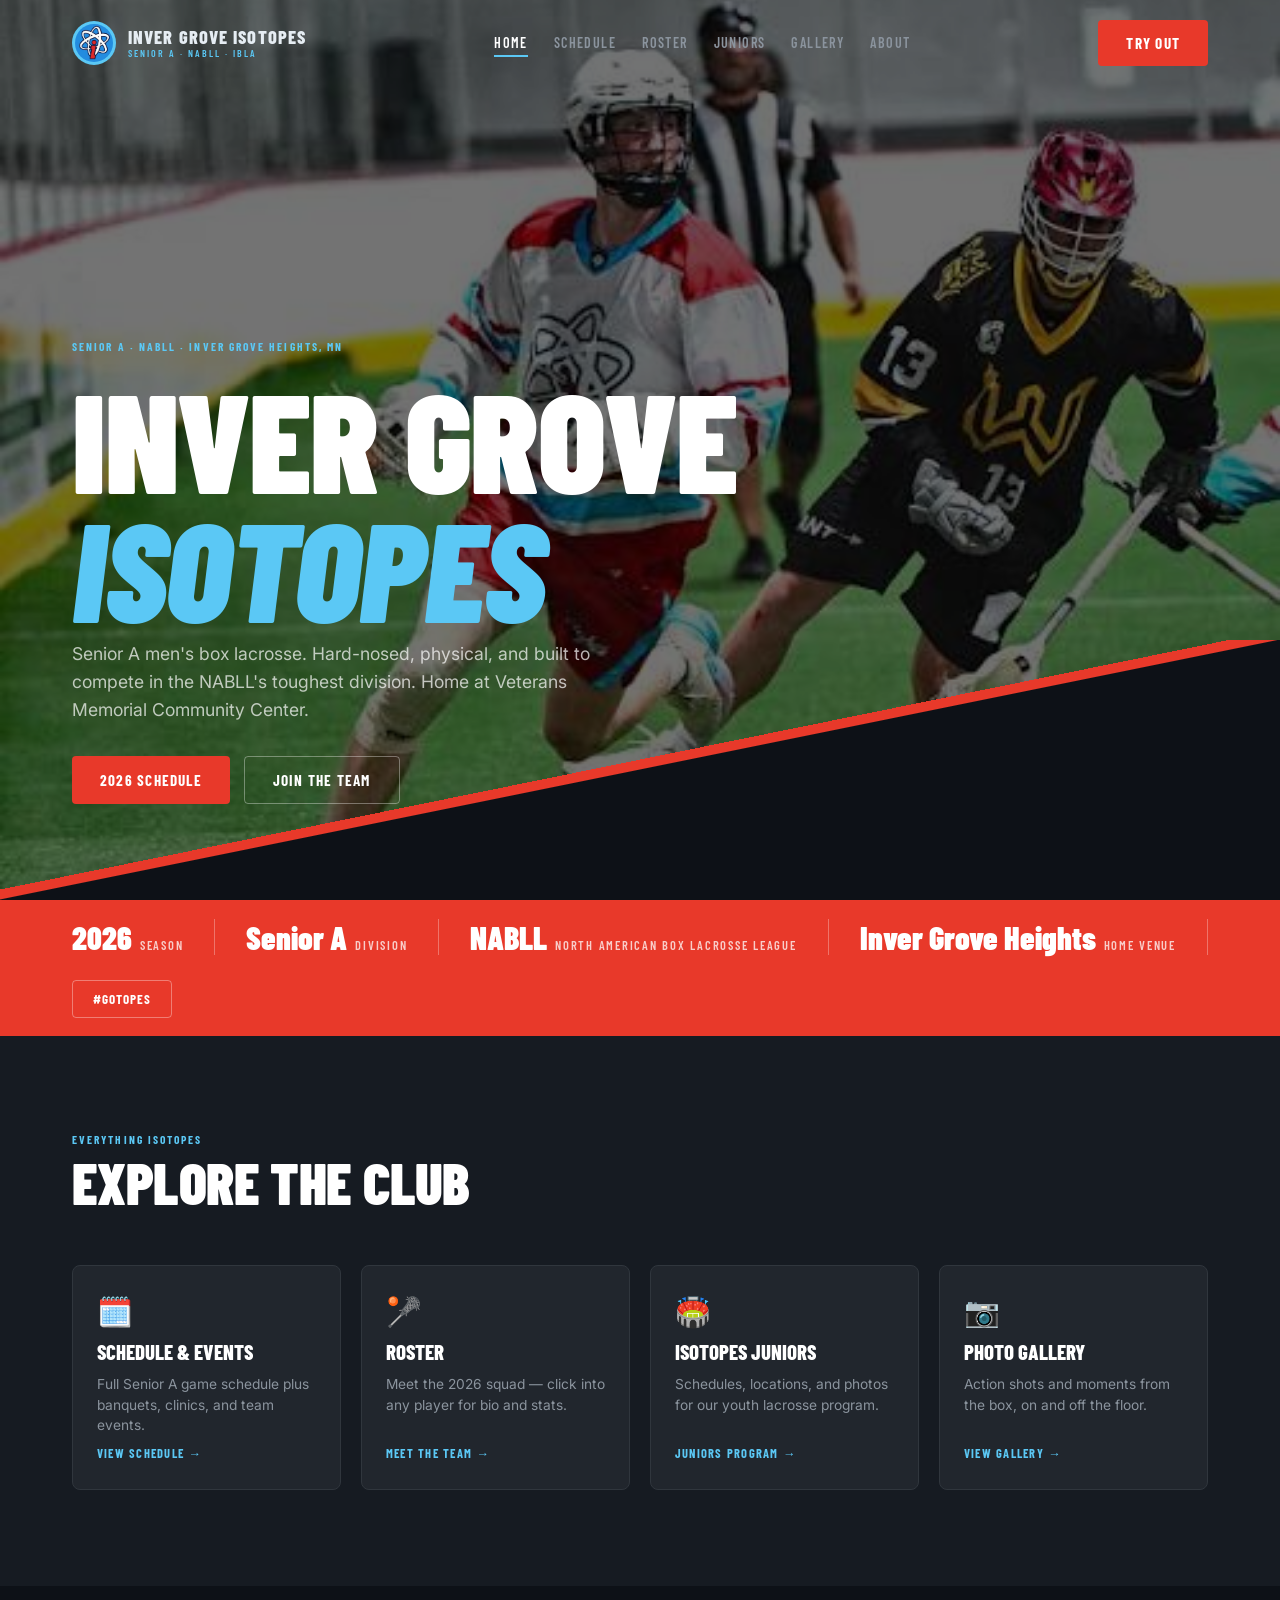
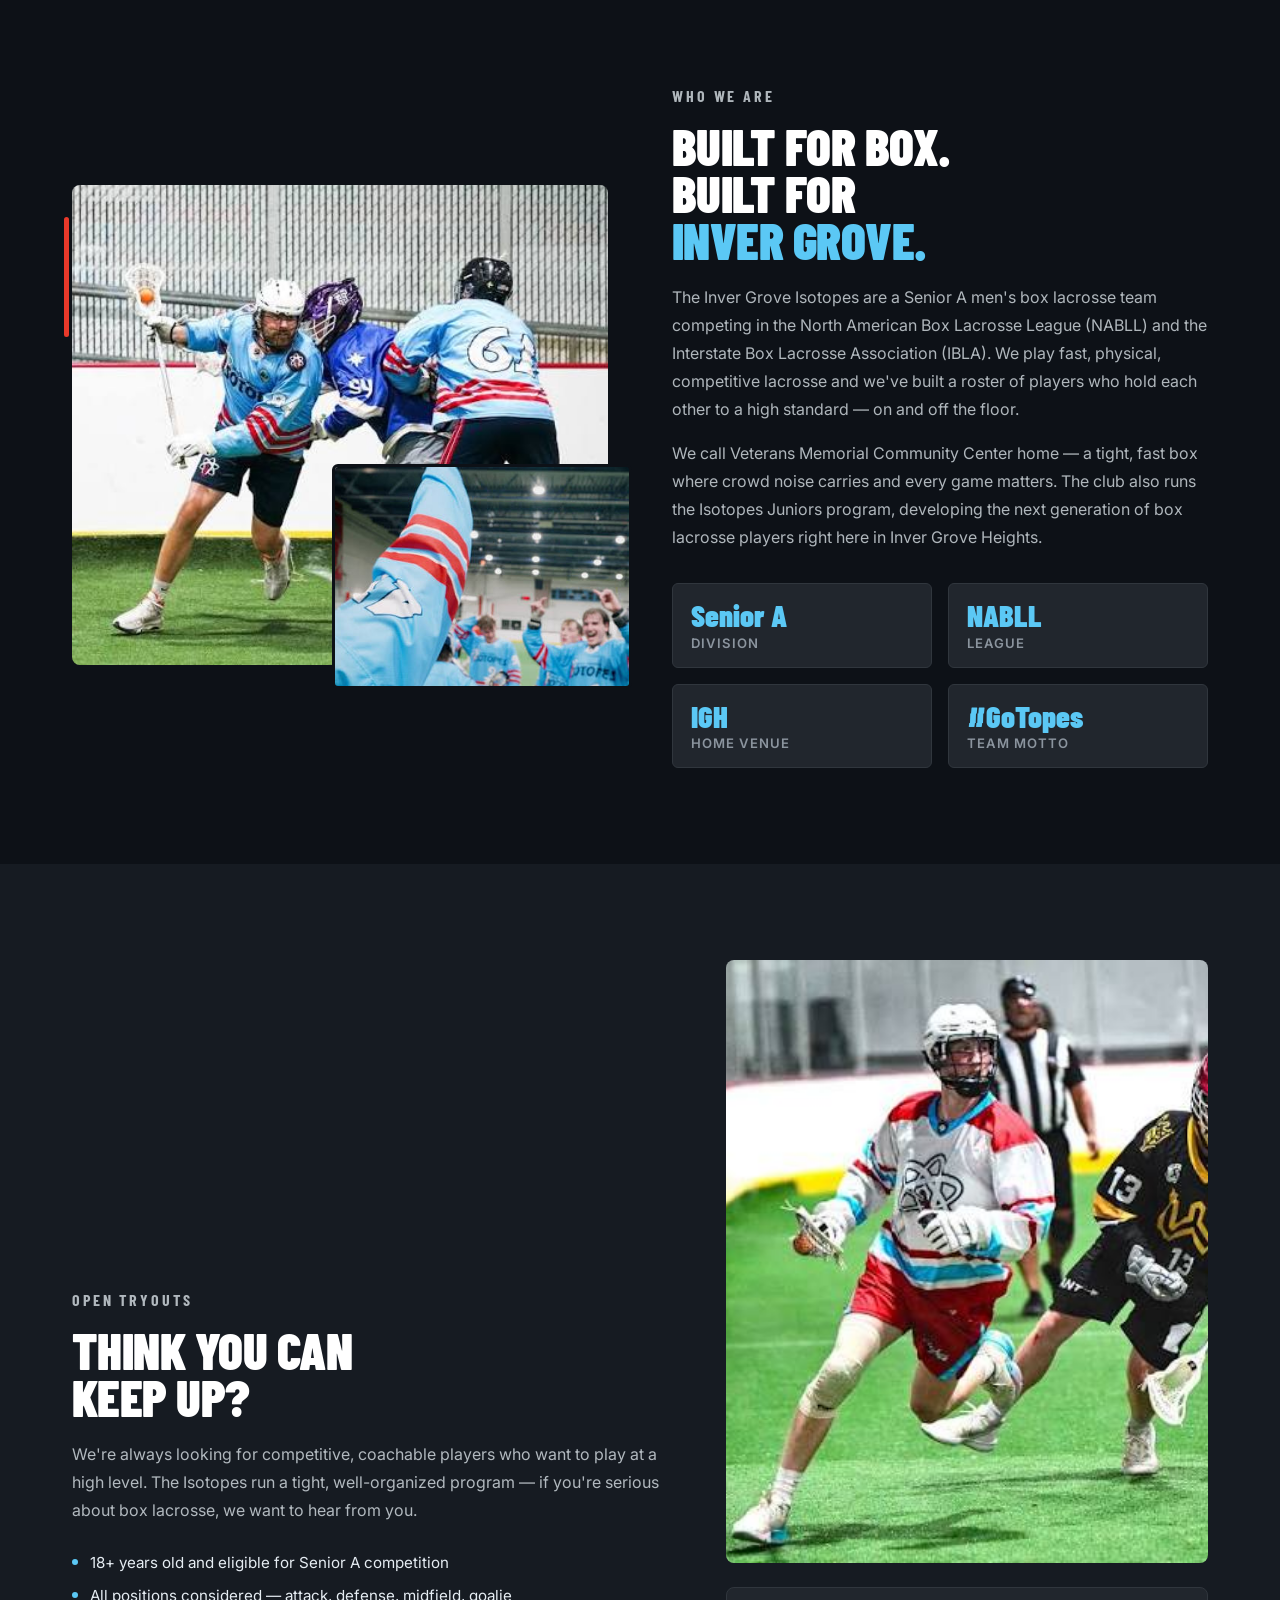
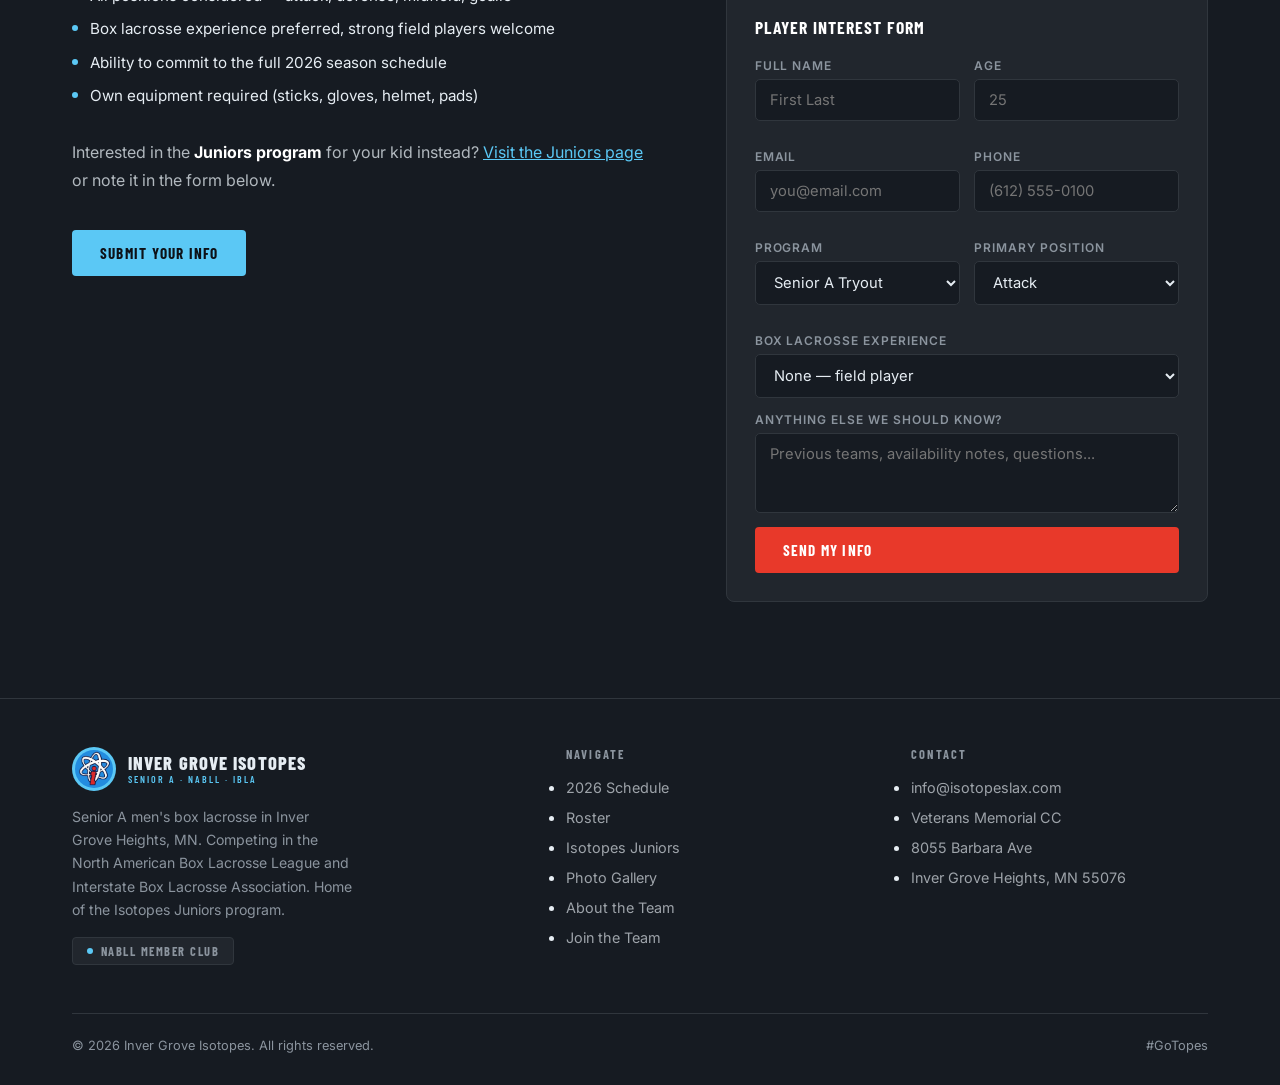
==== index.html @ 4e2dee7e "Expand Isotopes site into full multi-page club site Adds Schedule & Events, Roster with clickable pl" ====
<!DOCTYPE html>
<html lang="en">
<head>
<meta charset="UTF-8">
<meta name="viewport" content="width=device-width, initial-scale=1.0">
<title>Inver Grove Isotopes | Senior A Box Lacrosse | NABLL</title>
<meta name="description" content="The Inver Grove Isotopes are a Senior A men's box lacrosse team competing in the North American Box Lacrosse League (NABLL). Based in Inver Grove Heights, MN.">
<link rel="preconnect" href="https://fonts.googleapis.com">
<link rel="preconnect" href="https://fonts.gstatic.com" crossorigin>
<link href="https://fonts.googleapis.com/css2?family=Barlow+Condensed:ital,wght@0,400;0,600;0,700;0,800;0,900;1,700&family=Inter:wght@400;500;600;700&display=swap" rel="stylesheet">
<link rel="stylesheet" href="css/styles.css">
</head>
<body>

<!-- ── HEADER ── -->
<header id="header">
  <div class="nav-inner">
    <a href="index.html" class="nav-logo">
      <img src="assets/img/logo.png" alt="Inver Grove Isotopes logo">
      <div class="nav-logo-text">
        Inver Grove Isotopes
        <span>Senior A · NABLL · IBLA</span>
      </div>
    </a>
    <nav class="links">
      <a href="index.html">Home</a>
      <a href="schedule.html">Schedule</a>
      <a href="roster.html">Roster</a>
      <a href="juniors.html">Juniors</a>
      <a href="gallery.html">Gallery</a>
      <a href="index.html#about">About</a>
    </nav>
    <div class="nav-actions">
      <a href="index.html#recruiting" class="btn btn-primary">Try Out</a>
      <button class="hamburger" id="hamburger" aria-label="Menu">☰</button>
    </div>
  </div>
</header>
<div class="mobile-menu" id="mobileMenu">
  <a href="index.html">Home</a>
  <a href="schedule.html">Schedule</a>
  <a href="roster.html">Roster</a>
  <a href="juniors.html">Juniors</a>
  <a href="gallery.html">Gallery</a>
  <a href="index.html#about">About</a>
  <a href="index.html#recruiting">Join the Team</a>
</div>

<!-- ── HERO ── -->
<section class="hero" id="top">
  <div class="hero-bg" style="background-image:url('assets/img/action-01.png');"></div>
  <div class="hero-slash-red"></div>
  <div class="hero-slash"></div>
  <div class="hero-content">
    <p class="label">Senior A · NABLL · Inver Grove Heights, MN</p>
    <h1 class="display">Inver Grove<br><em>Isotopes</em></h1>
    <p class="hero-sub">Senior A men's box lacrosse. Hard-nosed, physical, and built to compete in the NABLL's toughest division. Home at Veterans Memorial Community Center.</p>
    <div class="hero-btns">
      <a href="schedule.html" class="btn btn-primary">2026 Schedule</a>
      <a href="index.html#recruiting" class="btn btn-outline">Join the Team</a>
    </div>
  </div>
</section>

<!-- ── SEASON BANNER ── -->
<div class="season-banner">
  <div class="container">
    <div class="season-inner">
      <div class="season-stat"><span class="big">2026</span><span class="sm">Season</span></div>
      <div class="season-divider"></div>
      <div class="season-stat"><span class="big">Senior A</span><span class="sm">Division</span></div>
      <div class="season-divider"></div>
      <div class="season-stat"><span class="big">NABLL</span><span class="sm">North American Box Lacrosse League</span></div>
      <div class="season-divider"></div>
      <div class="season-stat"><span class="big">Inver Grove Heights</span><span class="sm">Home Venue</span></div>
      <div class="season-divider"></div>
      <a href="index.html#recruiting" class="btn btn-outline" style="padding:10px 20px;font-size:0.82rem;">#GoTopes</a>
    </div>
  </div>
</div>

<!-- ── QUICK LINKS ── -->
<section class="quicklinks section">
  <div class="container">
    <div class="section-header">
      <div>
        <p class="label">Everything Isotopes</p>
        <h2 class="display">Explore the Club</h2>
      </div>
    </div>
    <div class="quicklink-grid">
      <a class="quicklink-card" href="schedule.html">
        <span class="icon">🗓️</span>
        <h3>Schedule & Events</h3>
        <p>Full Senior A game schedule plus banquets, clinics, and team events.</p>
        <span class="go">View Schedule →</span>
      </a>
      <a class="quicklink-card" href="roster.html">
        <span class="icon">🥍</span>
        <h3>Roster</h3>
        <p>Meet the 2026 squad — click into any player for bio and stats.</p>
        <span class="go">Meet the Team →</span>
      </a>
      <a class="quicklink-card" href="juniors.html">
        <span class="icon">🏟️</span>
        <h3>Isotopes Juniors</h3>
        <p>Schedules, locations, and photos for our youth lacrosse program.</p>
        <span class="go">Juniors Program →</span>
      </a>
      <a class="quicklink-card" href="gallery.html">
        <span class="icon">📷</span>
        <h3>Photo Gallery</h3>
        <p>Action shots and moments from the box, on and off the floor.</p>
        <span class="go">View Gallery →</span>
      </a>
    </div>
  </div>
</section>

<!-- ── ABOUT ── -->
<section class="about section" id="about">
  <div class="container">
    <div class="about-grid">
      <div class="about-photo-stack">
        <div class="about-red-bar"></div>
        <div class="about-photo-main">
          <img src="assets/img/action-02.png" alt="Isotopes players in game action">
        </div>
        <div class="about-photo-accent">
          <img src="assets/img/action-03.png" alt="Isotopes team celebrating">
        </div>
      </div>
      <div class="about-text">
        <p class="label">Who We Are</p>
        <h2 class="display">Built for Box.<br>Built for<br><span style="color:var(--blue);">Inver Grove.</span></h2>
        <p>The Inver Grove Isotopes are a Senior A men's box lacrosse team competing in the North American Box Lacrosse League (NABLL) and the Interstate Box Lacrosse Association (IBLA). We play fast, physical, competitive lacrosse and we've built a roster of players who hold each other to a high standard — on and off the floor.</p>
        <p>We call Veterans Memorial Community Center home — a tight, fast box where crowd noise carries and every game matters. The club also runs the Isotopes Juniors program, developing the next generation of box lacrosse players right here in Inver Grove Heights.</p>
        <div class="about-facts">
          <div class="fact"><div class="num">Senior A</div><div class="desc">Division</div></div>
          <div class="fact"><div class="num">NABLL</div><div class="desc">League</div></div>
          <div class="fact"><div class="num">IGH</div><div class="desc">Home Venue</div></div>
          <div class="fact"><div class="num">#GoTopes</div><div class="desc">Team Motto</div></div>
        </div>
      </div>
    </div>
  </div>
</section>

<!-- ── RECRUITING ── -->
<section class="recruiting section" id="recruiting">
  <div class="container">
    <div class="recruiting-grid">
      <div class="rec-content">
        <p class="label">Open Tryouts</p>
        <h2 class="display">Think You Can<br>Keep Up?</h2>
        <p>We're always looking for competitive, coachable players who want to play at a high level. The Isotopes run a tight, well-organized program — if you're serious about box lacrosse, we want to hear from you.</p>
        <div class="rec-reqs">
          <div class="rec-req">18+ years old and eligible for Senior A competition</div>
          <div class="rec-req">All positions considered — attack, defense, midfield, goalie</div>
          <div class="rec-req">Box lacrosse experience preferred, strong field players welcome</div>
          <div class="rec-req">Ability to commit to the full 2026 season schedule</div>
          <div class="rec-req">Own equipment required (sticks, gloves, helmet, pads)</div>
        </div>
        <p style="margin-top:8px;">Interested in the <strong style="color:var(--white);">Juniors program</strong> for your kid instead? <a href="juniors.html" style="color:var(--blue);text-decoration:underline;">Visit the Juniors page</a> or note it in the form below.</p>
        <a href="#rec-form" class="btn btn-blue" style="margin-top:20px;">Submit Your Info</a>
      </div>
      <div>
        <div class="rec-photo">
          <img src="assets/img/action-01.png" alt="Isotopes player driving to the net">
        </div>
        <form class="rec-form" id="rec-form" style="margin-top: 24px;" onsubmit="return submitRec(event)">
          <h4>Player Interest Form</h4>
          <div class="form-row">
            <div class="form-field"><label for="r-name">Full Name</label><input type="text" id="r-name" placeholder="First Last" required></div>
            <div class="form-field"><label for="r-age">Age</label><input type="number" id="r-age" placeholder="25" min="4"></div>
          </div>
          <div class="form-row">
            <div class="form-field"><label for="r-email">Email</label><input type="email" id="r-email" placeholder="you@email.com" required></div>
            <div class="form-field"><label for="r-phone">Phone</label><input type="tel" id="r-phone" placeholder="(612) 555-0100"></div>
          </div>
          <div class="form-row">
            <div class="form-field"><label for="r-program">Program</label>
              <select id="r-program">
                <option>Senior A Tryout</option>
                <option>Isotopes Juniors — 14U</option>
                <option>Isotopes Juniors — 16U</option>
                <option>Not sure</option>
              </select>
            </div>
            <div class="form-field"><label for="r-pos">Primary Position</label>
              <select id="r-pos">
                <option>Attack</option>
                <option>Midfield</option>
                <option>Defense / Transition</option>
                <option>Goalie</option>
                <option>Not sure</option>
              </select>
            </div>
          </div>
          <div class="form-field">
            <label for="r-exp">Box Lacrosse Experience</label>
            <select id="r-exp">
              <option>None — field player</option>
              <option>1–2 seasons</option>
              <option>3–5 seasons</option>
              <option>6+ seasons</option>
            </select>
          </div>
          <div class="form-field">
            <label for="r-notes">Anything else we should know?</label>
            <textarea id="r-notes" placeholder="Previous teams, availability notes, questions..."></textarea>
          </div>
          <button type="submit" class="btn btn-primary" style="width:100%">Send My Info</button>
          <div id="rec-status" style="display:none;margin-top:12px;text-align:center;font-size:0.88rem;color:var(--blue);font-weight:600;"></div>
        </form>
      </div>
    </div>
  </div>
</section>

<!-- ── FOOTER ── -->
<footer id="contact">
  <div class="container">
    <div class="footer-inner">
      <div class="footer-brand">
        <div class="nav-logo">
          <img src="assets/img/logo.png" alt="Inver Grove Isotopes logo">
          <div class="nav-logo-text">
            Inver Grove Isotopes
            <span>Senior A · NABLL · IBLA</span>
          </div>
        </div>
        <p>Senior A men's box lacrosse in Inver Grove Heights, MN. Competing in the North American Box Lacrosse League and Interstate Box Lacrosse Association. Home of the Isotopes Juniors program.</p>
        <div style="margin-top:16px;">
          <span class="league-badge"><span class="dot"></span>NABLL Member Club</span>
        </div>
      </div>
      <div class="footer-col">
        <h5>Navigate</h5>
        <ul>
          <li><a href="schedule.html">2026 Schedule</a></li>
          <li><a href="roster.html">Roster</a></li>
          <li><a href="juniors.html">Isotopes Juniors</a></li>
          <li><a href="gallery.html">Photo Gallery</a></li>
          <li><a href="index.html#about">About the Team</a></li>
          <li><a href="index.html#recruiting">Join the Team</a></li>
        </ul>
      </div>
      <div class="footer-col">
        <h5>Contact</h5>
        <ul>
          <li><a href="mailto:info@isotopeslax.com">info@isotopeslax.com</a></li>
          <li><a href="#">Veterans Memorial CC</a></li>
          <li><a>8055 Barbara Ave</a></li>
          <li><a>Inver Grove Heights, MN 55076</a></li>
        </ul>
      </div>
    </div>
    <div class="footer-bottom">
      <span>© 2026 Inver Grove Isotopes. All rights reserved.</span>
      <span>#GoTopes</span>
    </div>
  </div>
</footer>

<script src="js/data.js"></script>
<script src="js/main.js"></script>
</body>
</html>
---- css/styles.css ----
:root {
  --blue:   #5BC8F5;
  --red:    #E8392A;
  --navy:   #0D1117;
  --dark:   #161B22;
  --mid:    #21262D;
  --border: #30363D;
  --muted:  #8B949E;
  --white:  #FFFFFF;
  --offwhite: #E6EDF3;
}

*, *::before, *::after { box-sizing: border-box; margin: 0; padding: 0; }
html { scroll-behavior: smooth; }
body {
  font-family: 'Inter', sans-serif;
  background: var(--navy);
  color: var(--offwhite);
  overflow-x: hidden;
}
img { display: block; max-width: 100%; }
a { color: inherit; text-decoration: none; }
button { font-family: inherit; cursor: pointer; border: none; }

.container { max-width: 1200px; margin: 0 auto; padding: 0 32px; }

/* ── TYPOGRAPHY ── */
.display {
  font-family: 'Barlow Condensed', sans-serif;
  font-weight: 900;
  line-height: 0.92;
  letter-spacing: -0.01em;
  text-transform: uppercase;
}
.label {
  font-family: 'Barlow Condensed', sans-serif;
  font-weight: 700;
  font-size: 0.72rem;
  letter-spacing: 0.18em;
  text-transform: uppercase;
  color: var(--blue);
}

/* ── BUTTONS ── */
.btn {
  display: inline-flex;
  align-items: center;
  gap: 8px;
  font-family: 'Barlow Condensed', sans-serif;
  font-weight: 700;
  font-size: 0.95rem;
  letter-spacing: 0.08em;
  text-transform: uppercase;
  padding: 14px 28px;
  border-radius: 4px;
  transition: all 0.18s ease;
  white-space: nowrap;
}
.btn:focus-visible { outline: 2px solid var(--blue); outline-offset: 3px; }
.btn-primary {
  background: var(--red);
  color: var(--white);
}
.btn-primary:hover { background: #c72d20; transform: translateY(-1px); }
.btn-outline {
  background: transparent;
  color: var(--white);
  border: 1.5px solid rgba(255,255,255,0.35);
}
.btn-outline:hover {
  border-color: var(--blue);
  color: var(--blue);
}
.btn-blue {
  background: var(--blue);
  color: var(--navy);
}
.btn-blue:hover { background: #3db8e8; transform: translateY(-1px); }
.btn-sm { padding: 9px 18px; font-size: 0.8rem; }

/* ── NAV ── */
header {
  position: fixed;
  top: 0; left: 0; right: 0;
  z-index: 100;
  transition: background 0.3s ease;
  background: rgba(13,17,23,0.0);
}
header.scrolled {
  background: rgba(13,17,23,0.96);
  backdrop-filter: blur(12px);
  border-bottom: 1px solid var(--border);
}
header.solid {
  background: rgba(13,17,23,0.96);
  backdrop-filter: blur(12px);
  border-bottom: 1px solid var(--border);
}
.nav-inner {
  display: flex;
  align-items: center;
  justify-content: space-between;
  padding: 20px 32px;
  max-width: 1200px;
  margin: 0 auto;
}
.nav-logo {
  display: flex;
  align-items: center;
  gap: 12px;
}
.nav-logo img {
  width: 44px;
  height: 44px;
  border-radius: 50%;
  object-fit: contain;
  background: var(--blue);
  padding: 3px;
}
.nav-logo-text {
  font-family: 'Barlow Condensed', sans-serif;
  font-weight: 800;
  font-size: 1.15rem;
  letter-spacing: 0.06em;
  text-transform: uppercase;
  line-height: 1.1;
}
.nav-logo-text span { display: block; font-size: 0.62rem; font-weight: 600; color: var(--blue); letter-spacing: 0.2em; }
nav.links {
  display: flex;
  gap: 26px;
  font-family: 'Barlow Condensed', sans-serif;
  font-weight: 600;
  font-size: 0.88rem;
  letter-spacing: 0.1em;
  text-transform: uppercase;
}
nav.links a {
  color: var(--muted);
  transition: color 0.18s;
  padding: 4px 0;
  border-bottom: 2px solid transparent;
}
nav.links a:hover, nav.links a.active { color: var(--white); border-bottom-color: var(--blue); }
.nav-actions { display: flex; gap: 12px; align-items: center; }
.hamburger { display: none; background: none; color: var(--white); font-size: 1.4rem; padding: 4px; }

.mobile-menu {
  display: none;
  position: fixed;
  inset: 0;
  z-index: 99;
  background: rgba(13,17,23,0.98);
  backdrop-filter: blur(12px);
  padding: 100px 32px 32px;
  flex-direction: column;
  gap: 6px;
}
.mobile-menu.open { display: flex; }
.mobile-menu a {
  font-family: 'Barlow Condensed', sans-serif;
  font-weight: 700;
  font-size: 1.6rem;
  text-transform: uppercase;
  color: var(--offwhite);
  padding: 14px 0;
  border-bottom: 1px solid var(--border);
}
.mobile-menu a.active { color: var(--blue); }

/* ── PAGE HERO (interior pages) ── */
.page-hero {
  position: relative;
  padding: 180px 0 72px;
  overflow: hidden;
  border-bottom: 1px solid var(--border);
}
.page-hero-bg {
  position: absolute;
  inset: 0;
  background-size: cover;
  background-position: center;
  filter: brightness(0.28) saturate(0.9);
}
.page-hero-overlay {
  position: absolute;
  inset: 0;
  background: linear-gradient(180deg, rgba(13,17,23,0.5) 0%, var(--navy) 92%);
}
.page-hero-content { position: relative; z-index: 2; }
.page-hero h1 {
  font-size: clamp(2.8rem, 6vw, 4.6rem);
  color: var(--white);
  margin-top: 10px;
}
.page-hero p.sub {
  margin-top: 14px;
  max-width: 620px;
  color: rgba(230,237,243,0.75);
  font-size: 1.05rem;
  line-height: 1.6;
}
.breadcrumb {
  font-family: 'Barlow Condensed', sans-serif;
  font-size: 0.78rem;
  letter-spacing: 0.1em;
  text-transform: uppercase;
  color: var(--muted);
  margin-bottom: 14px;
}
.breadcrumb a { color: var(--blue); }
.breadcrumb a:hover { text-decoration: underline; }

/* ── HERO (home) ── */
.hero {
  position: relative;
  height: 100svh;
  min-height: 620px;
  display: flex;
  align-items: flex-end;
  overflow: hidden;
}
.hero-bg {
  position: absolute;
  inset: 0;
  background-size: cover;
  background-position: center 20%;
  filter: brightness(0.45);
}
.hero-slash {
  position: absolute;
  bottom: 0; left: 0; right: 0;
  height: 260px;
  background: linear-gradient(to bottom right,
    transparent 49.8%,
    var(--navy) 50%
  );
  pointer-events: none;
}
.hero-slash-red {
  position: absolute;
  bottom: 0; left: 0; right: 0;
  height: 260px;
  background: linear-gradient(to bottom right,
    transparent 48%,
    var(--red) 48%,
    var(--red) 50.5%,
    transparent 50.6%
  );
  pointer-events: none;
}
.hero-content {
  position: relative;
  z-index: 2;
  padding: 0 32px 96px;
  max-width: 1200px;
  margin: 0 auto;
  width: 100%;
}
.hero-content .label { margin-bottom: 20px; }
.hero-content h1 {
  font-size: clamp(4.5rem, 11vw, 9rem);
  color: var(--white);
  margin-bottom: 8px;
}
.hero-content h1 em {
  font-style: italic;
  color: var(--blue);
}
.hero-sub {
  font-size: 1.1rem;
  color: rgba(255,255,255,0.7);
  max-width: 560px;
  line-height: 1.6;
  margin-bottom: 32px;
  font-weight: 400;
}
.hero-btns { display: flex; gap: 14px; flex-wrap: wrap; }

/* ── SECTION BASE ── */
.section { padding: 96px 0; }
.section-header { margin-bottom: 56px; display: flex; align-items: flex-end; justify-content: space-between; gap: 24px; flex-wrap: wrap; }
.section-header h2 {
  font-size: clamp(2.4rem, 5vw, 3.6rem);
  color: var(--white);
  margin-top: 10px;
}
.section-header p.desc {
  margin-top: 14px;
  color: rgba(230,237,243,0.7);
  max-width: 560px;
  line-height: 1.6;
}

/* ── QUICK LINK CARDS (home) ── */
.quicklinks { background: var(--dark); }
.quicklink-grid {
  display: grid;
  grid-template-columns: repeat(4, 1fr);
  gap: 20px;
}
.quicklink-card {
  background: var(--mid);
  border: 1px solid var(--border);
  border-radius: 8px;
  padding: 28px 24px;
  transition: all 0.2s ease;
  display: flex;
  flex-direction: column;
  gap: 10px;
}
.quicklink-card:hover {
  border-color: var(--blue);
  transform: translateY(-3px);
}
.quicklink-card .icon { font-size: 1.8rem; }
.quicklink-card h3 {
  font-family: 'Barlow Condensed', sans-serif;
  font-weight: 800;
  font-size: 1.3rem;
  text-transform: uppercase;
  color: var(--white);
}
.quicklink-card p {
  font-size: 0.86rem;
  color: var(--muted);
  line-height: 1.5;
}
.quicklink-card .go {
  margin-top: auto;
  font-family: 'Barlow Condensed', sans-serif;
  font-weight: 700;
  font-size: 0.78rem;
  letter-spacing: 0.1em;
  text-transform: uppercase;
  color: var(--blue);
}

/* ── SEASON BANNER ── */
.season-banner {
  background: var(--red);
  padding: 18px 0;
}
.season-inner {
  display: flex;
  align-items: center;
  justify-content: space-between;
  gap: 24px;
  flex-wrap: wrap;
}
.season-stat {
  display: flex;
  align-items: baseline;
  gap: 8px;
}
.season-stat .big {
  font-family: 'Barlow Condensed', sans-serif;
  font-weight: 900;
  font-size: 2rem;
  color: var(--white);
}
.season-stat .sm {
  font-family: 'Barlow Condensed', sans-serif;
  font-weight: 600;
  font-size: 0.78rem;
  letter-spacing: 0.14em;
  text-transform: uppercase;
  color: rgba(255,255,255,0.75);
}
.season-divider {
  width: 1px; height: 36px;
  background: rgba(255,255,255,0.3);
}

/* ── TABS ── */
.tab-bar {
  display: flex;
  gap: 8px;
  margin-bottom: 36px;
  flex-wrap: wrap;
}
.tab-btn {
  font-family: 'Barlow Condensed', sans-serif;
  font-weight: 700;
  font-size: 0.85rem;
  letter-spacing: 0.08em;
  text-transform: uppercase;
  padding: 10px 20px;
  border-radius: 4px;
  background: var(--mid);
  border: 1px solid var(--border);
  color: var(--muted);
  transition: all 0.15s ease;
}
.tab-btn:hover { color: var(--white); }
.tab-btn.active { background: var(--blue); color: var(--navy); border-color: var(--blue); }

/* ── SCHEDULE ── */
.schedule { background: var(--dark); }
.schedule-table {
  width: 100%;
  border-collapse: collapse;
}
.schedule-table thead th {
  font-family: 'Barlow Condensed', sans-serif;
  font-weight: 700;
  font-size: 0.72rem;
  letter-spacing: 0.18em;
  text-transform: uppercase;
  color: var(--muted);
  padding: 0 16px 14px;
  text-align: left;
  border-bottom: 1px solid var(--border);
}
.schedule-table tbody tr {
  border-bottom: 1px solid var(--border);
  transition: background 0.15s;
}
.schedule-table tbody tr:hover { background: rgba(255,255,255,0.03); }
.schedule-table tbody td {
  padding: 18px 16px;
  font-size: 0.95rem;
  vertical-align: middle;
}
.game-date {
  font-family: 'Barlow Condensed', sans-serif;
  font-weight: 700;
  font-size: 0.85rem;
  color: var(--blue);
  letter-spacing: 0.05em;
  white-space: nowrap;
}
.game-opponent {
  font-weight: 600;
  color: var(--white);
}
.game-opponent .vs {
  font-size: 0.78rem;
  color: var(--muted);
  font-weight: 400;
  margin-right: 6px;
  text-transform: uppercase;
  letter-spacing: 0.08em;
}
.game-location {
  font-size: 0.85rem;
  color: var(--muted);
}
.badge {
  display: inline-block;
  font-family: 'Barlow Condensed', sans-serif;
  font-weight: 700;
  font-size: 0.7rem;
  letter-spacing: 0.1em;
  text-transform: uppercase;
  padding: 4px 10px;
  border-radius: 3px;
}
.badge-home { background: rgba(91,200,245,0.15); color: var(--blue); }
.badge-away { background: rgba(255,255,255,0.06); color: var(--muted); }
.badge-result-w { background: rgba(91,200,245,0.15); color: var(--blue); }
.badge-result-l { background: rgba(232,57,42,0.15); color: var(--red); }
.badge-upcoming { background: rgba(255,255,255,0.06); color: var(--muted); }
.badge-event { background: rgba(232,57,42,0.15); color: var(--red); }
.badge-game { background: rgba(91,200,245,0.15); color: var(--blue); }
.game-time {
  font-size: 0.88rem;
  color: var(--muted);
  white-space: nowrap;
}
.schedule-note { margin-top: 20px; font-size: 0.82rem; color: var(--muted); }

/* ── EVENT CARDS (mobile-friendly alt view) ── */
.event-cards { display: none; flex-direction: column; gap: 14px; }
.event-card {
  background: var(--mid);
  border: 1px solid var(--border);
  border-radius: 8px;
  padding: 18px 20px;
}
.event-card .row1 { display: flex; justify-content: space-between; align-items: center; margin-bottom: 8px; }
.event-card .opp { font-weight: 700; color: var(--white); font-size: 1.05rem; margin-bottom: 4px; }
.event-card .meta { font-size: 0.84rem; color: var(--muted); }

/* ── ABOUT ── */
.about { background: var(--navy); }
.about-grid {
  display: grid;
  grid-template-columns: 1fr 1fr;
  gap: 64px;
  align-items: center;
}
.about-photo-stack {
  position: relative;
  height: 480px;
}
.about-photo-main {
  position: absolute;
  inset: 0;
  border-radius: 8px;
  overflow: hidden;
}
.about-photo-main img {
  width: 100%;
  height: 100%;
  object-fit: cover;
  object-position: center top;
}
.about-photo-accent {
  position: absolute;
  bottom: -24px;
  right: -24px;
  width: 56%;
  aspect-ratio: 4/3;
  border-radius: 6px;
  overflow: hidden;
  border: 3px solid var(--navy);
}
.about-photo-accent img {
  width: 100%;
  height: 100%;
  object-fit: cover;
  object-position: center;
}
.about-red-bar {
  position: absolute;
  top: 32px;
  left: -8px;
  width: 5px;
  height: 120px;
  background: var(--red);
  border-radius: 3px;
}
.about-text .label { margin-bottom: 12px; }
.about-text h2 {
  font-size: clamp(2.4rem, 4vw, 3.2rem);
  color: var(--white);
  margin-bottom: 20px;
}
.about-text p {
  color: rgba(230,237,243,0.75);
  line-height: 1.75;
  font-size: 1rem;
  margin-bottom: 16px;
}
.about-facts {
  display: grid;
  grid-template-columns: 1fr 1fr;
  gap: 16px;
  margin-top: 32px;
}
.fact {
  background: var(--mid);
  border: 1px solid var(--border);
  border-radius: 6px;
  padding: 16px 18px;
}
.fact .num {
  font-family: 'Barlow Condensed', sans-serif;
  font-weight: 900;
  font-size: 1.9rem;
  color: var(--blue);
  line-height: 1;
  margin-bottom: 4px;
}
.fact .desc {
  font-size: 0.82rem;
  color: var(--muted);
  text-transform: uppercase;
  letter-spacing: 0.08em;
  font-weight: 600;
}

/* ── COACH / STAFF GRID ── */
.staff-grid {
  display: grid;
  grid-template-columns: repeat(3, 1fr);
  gap: 24px;
}
.staff-card {
  background: var(--mid);
  border: 1px solid var(--border);
  border-radius: 8px;
  padding: 24px;
  text-align: center;
}
.staff-card .avatar {
  width: 84px; height: 84px;
  border-radius: 50%;
  margin: 0 auto 16px;
  background: var(--dark);
  display: flex;
  align-items: center;
  justify-content: center;
  font-family: 'Barlow Condensed', sans-serif;
  font-weight: 800;
  font-size: 1.6rem;
  color: var(--blue);
  border: 2px solid var(--border);
}
.staff-card h4 { font-family: 'Barlow Condensed', sans-serif; font-weight: 800; text-transform: uppercase; color: var(--white); font-size: 1.2rem; }
.staff-card .role { color: var(--blue); font-size: 0.82rem; text-transform: uppercase; letter-spacing: 0.08em; font-weight: 600; margin: 6px 0 10px; }
.staff-card p.bio { color: var(--muted); font-size: 0.86rem; line-height: 1.5; }

/* ── TIMELINE ── */
.timeline { display: flex; flex-direction: column; gap: 0; }
.timeline-item {
  display: grid;
  grid-template-columns: 90px 1fr;
  gap: 24px;
  padding: 22px 0;
  border-bottom: 1px solid var(--border);
}
.timeline-item .year {
  font-family: 'Barlow Condensed', sans-serif;
  font-weight: 900;
  font-size: 1.6rem;
  color: var(--blue);
}
.timeline-item h4 { color: var(--white); font-weight: 700; margin-bottom: 6px; }
.timeline-item p { color: var(--muted); font-size: 0.9rem; line-height: 1.55; }

/* ── ROSTER GRID ── */
.roster { background: var(--dark); }
.roster-filters { display: flex; gap: 8px; margin-bottom: 32px; flex-wrap: wrap; }
.roster-grid {
  display: grid;
  grid-template-columns: repeat(4, 1fr);
  gap: 22px;
}
.player-card {
  background: var(--mid);
  border: 1px solid var(--border);
  border-radius: 8px;
  overflow: hidden;
  transition: all 0.2s ease;
  cursor: pointer;
}
.player-card:hover { border-color: var(--blue); transform: translateY(-4px); }
.player-card .photo {
  aspect-ratio: 4/5;
  background: var(--dark);
  position: relative;
  display: flex;
  align-items: flex-end;
  overflow: hidden;
}
.player-card .photo img { width: 100%; height: 100%; object-fit: cover; }
.player-card .num {
  position: absolute;
  top: 12px; left: 12px;
  font-family: 'Barlow Condensed', sans-serif;
  font-weight: 900;
  font-size: 1.8rem;
  color: var(--white);
  text-shadow: 0 2px 8px rgba(0,0,0,0.6);
}
.player-card .info { padding: 16px 18px; }
.player-card .pos {
  font-family: 'Barlow Condensed', sans-serif;
  font-weight: 700;
  font-size: 0.7rem;
  letter-spacing: 0.12em;
  text-transform: uppercase;
  color: var(--blue);
  margin-bottom: 4px;
}
.player-card h3 {
  font-family: 'Barlow Condensed', sans-serif;
  font-weight: 800;
  font-size: 1.25rem;
  text-transform: uppercase;
  color: var(--white);
  line-height: 1.1;
}
.player-card .hometown { font-size: 0.78rem; color: var(--muted); margin-top: 6px; }

/* ── PLAYER DETAIL ── */
.player-detail-grid {
  display: grid;
  grid-template-columns: 340px 1fr;
  gap: 56px;
}
.player-photo-wrap {
  border-radius: 8px;
  overflow: hidden;
  aspect-ratio: 4/5;
  background: var(--mid);
  border: 1px solid var(--border);
}
.player-photo-wrap img { width: 100%; height: 100%; object-fit: cover; }
.player-header { display: flex; align-items: baseline; gap: 16px; flex-wrap: wrap; margin-bottom: 6px; }
.player-header .jersey {
  font-family: 'Barlow Condensed', sans-serif;
  font-weight: 900;
  font-size: 3rem;
  color: var(--blue);
  line-height: 1;
}
.player-header h1 {
  font-size: clamp(2.2rem, 4vw, 3rem);
  color: var(--white);
}
.player-meta-row {
  display: flex;
  gap: 24px;
  flex-wrap: wrap;
  margin: 18px 0 28px;
  padding: 18px 0;
  border-top: 1px solid var(--border);
  border-bottom: 1px solid var(--border);
}
.player-meta-row .m-item { display: flex; flex-direction: column; gap: 4px; }
.player-meta-row .m-item .k { font-size: 0.72rem; letter-spacing: 0.12em; text-transform: uppercase; color: var(--muted); }
.player-meta-row .m-item .v { font-weight: 700; color: var(--white); }
.player-bio { color: rgba(230,237,243,0.8); line-height: 1.75; margin-bottom: 32px; }
.stats-grid {
  display: grid;
  grid-template-columns: repeat(4, 1fr);
  gap: 14px;
}
.stat-box {
  background: var(--mid);
  border: 1px solid var(--border);
  border-radius: 6px;
  padding: 18px;
  text-align: center;
}
.stat-box .val {
  font-family: 'Barlow Condensed', sans-serif;
  font-weight: 900;
  font-size: 2.2rem;
  color: var(--blue);
}
.stat-box .lbl { font-size: 0.74rem; letter-spacing: 0.1em; text-transform: uppercase; color: var(--muted); margin-top: 4px; }
.back-link {
  display: inline-flex;
  align-items: center;
  gap: 8px;
  font-family: 'Barlow Condensed', sans-serif;
  font-weight: 700;
  font-size: 0.85rem;
  letter-spacing: 0.08em;
  text-transform: uppercase;
  color: var(--blue);
  margin-bottom: 28px;
}
.back-link:hover { text-decoration: underline; }

/* ── JUNIORS ── */
.juniors-intro-grid {
  display: grid;
  grid-template-columns: 1fr 1fr;
  gap: 56px;
  align-items: center;
}
.juniors-photo {
  border-radius: 8px;
  overflow: hidden;
  aspect-ratio: 4/3;
}
.juniors-photo img { width: 100%; height: 100%; object-fit: cover; }
.location-grid {
  display: grid;
  grid-template-columns: repeat(3, 1fr);
  gap: 22px;
}
.location-card {
  background: var(--mid);
  border: 1px solid var(--border);
  border-radius: 8px;
  padding: 24px;
}
.location-card h4 { color: var(--white); font-family: 'Barlow Condensed', sans-serif; font-weight: 800; font-size: 1.2rem; text-transform: uppercase; margin-bottom: 8px; }
.location-card .addr { font-size: 0.88rem; color: var(--muted); line-height: 1.5; margin-bottom: 10px; }
.location-card .tag {
  display: inline-block;
  font-family: 'Barlow Condensed', sans-serif;
  font-weight: 700;
  font-size: 0.68rem;
  letter-spacing: 0.1em;
  text-transform: uppercase;
  padding: 3px 9px;
  border-radius: 3px;
  background: rgba(91,200,245,0.15);
  color: var(--blue);
}

/* ── GALLERY ── */
.gallery-grid {
  display: grid;
  grid-template-columns: repeat(3, 1fr);
  gap: 16px;
}
.gallery-item {
  border-radius: 8px;
  overflow: hidden;
  aspect-ratio: 4/3;
  position: relative;
  cursor: pointer;
  background: var(--mid);
}
.gallery-item img { width: 100%; height: 100%; object-fit: cover; transition: transform 0.3s ease; }
.gallery-item:hover img { transform: scale(1.06); }
.gallery-item .cap {
  position: absolute;
  left: 0; right: 0; bottom: 0;
  padding: 10px 14px;
  background: linear-gradient(to top, rgba(0,0,0,0.75), transparent);
  font-size: 0.8rem;
  color: var(--white);
  opacity: 0;
  transition: opacity 0.2s ease;
}
.gallery-item:hover .cap { opacity: 1; }
.gallery-item.wide { grid-column: span 2; }

.lightbox {
  display: none;
  position: fixed;
  inset: 0;
  background: rgba(5,7,10,0.95);
  z-index: 200;
  align-items: center;
  justify-content: center;
  padding: 40px;
}
.lightbox.open { display: flex; }
.lightbox img { max-width: 100%; max-height: 82vh; border-radius: 6px; }
.lightbox .lb-cap { text-align: center; color: var(--muted); margin-top: 14px; font-size: 0.9rem; }
.lightbox-close {
  position: absolute;
  top: 24px; right: 32px;
  background: none;
  color: var(--white);
  font-size: 2rem;
  line-height: 1;
}
.lightbox-nav {
  position: absolute;
  top: 50%;
  transform: translateY(-50%);
  background: rgba(255,255,255,0.08);
  color: var(--white);
  font-size: 1.6rem;
  width: 48px; height: 48px;
  border-radius: 50%;
  display: flex;
  align-items: center;
  justify-content: center;
}
.lightbox-nav:hover { background: rgba(255,255,255,0.18); }
.lightbox-prev { left: 24px; }
.lightbox-next { right: 24px; }

/* ── RECRUITING ── */
.recruiting { background: var(--dark); }
.recruiting-grid {
  display: grid;
  grid-template-columns: 1.1fr 0.9fr;
  gap: 64px;
  align-items: center;
}
.rec-photo {
  border-radius: 8px;
  overflow: hidden;
  aspect-ratio: 4/5;
}
.rec-photo img {
  width: 100%;
  height: 100%;
  object-fit: cover;
  object-position: center top;
}
.rec-content .label { margin-bottom: 12px; }
.rec-content h2 {
  font-size: clamp(2.4rem, 4vw, 3.2rem);
  color: var(--white);
  margin-bottom: 20px;
}
.rec-content p {
  color: rgba(230,237,243,0.75);
  line-height: 1.75;
  font-size: 1rem;
  margin-bottom: 16px;
}
.rec-reqs {
  margin: 28px 0 32px;
  display: flex;
  flex-direction: column;
  gap: 12px;
}
.rec-req {
  display: flex;
  align-items: flex-start;
  gap: 12px;
  font-size: 0.95rem;
  color: var(--offwhite);
  line-height: 1.4;
}
.rec-req::before {
  content: '';
  flex: none;
  width: 6px;
  height: 6px;
  background: var(--blue);
  border-radius: 50%;
  margin-top: 7px;
}
.rec-form {
  margin-top: 8px;
  background: var(--mid);
  border: 1px solid var(--border);
  border-radius: 8px;
  padding: 28px;
}
.rec-form h4 {
  font-family: 'Barlow Condensed', sans-serif;
  font-weight: 700;
  font-size: 1.1rem;
  letter-spacing: 0.06em;
  text-transform: uppercase;
  color: var(--white);
  margin-bottom: 20px;
}
.form-row { display: grid; grid-template-columns: 1fr 1fr; gap: 14px; margin-bottom: 14px; }
.form-field { display: flex; flex-direction: column; gap: 6px; margin-bottom: 14px; }
.form-field.full { grid-column: 1 / -1; }
label {
  font-size: 0.75rem;
  font-weight: 600;
  letter-spacing: 0.08em;
  text-transform: uppercase;
  color: var(--muted);
}
input, select, textarea {
  font-family: 'Inter', sans-serif;
  font-size: 0.92rem;
  padding: 11px 14px;
  background: var(--dark);
  border: 1px solid var(--border);
  border-radius: 5px;
  color: var(--offwhite);
  transition: border-color 0.18s;
  width: 100%;
}
input:focus, select:focus, textarea:focus {
  outline: none;
  border-color: var(--blue);
}
textarea { resize: vertical; min-height: 80px; }
select option { background: var(--dark); }

/* ── FOOTER ── */
footer {
  background: var(--dark);
  border-top: 1px solid var(--border);
  padding: 48px 0 32px;
}
.footer-inner {
  display: grid;
  grid-template-columns: 1.5fr 1fr 1fr;
  gap: 48px;
  margin-bottom: 48px;
}
.footer-brand .nav-logo { margin-bottom: 14px; }
.footer-brand p {
  font-size: 0.88rem;
  color: var(--muted);
  line-height: 1.65;
  max-width: 280px;
}
.footer-col h5 {
  font-family: 'Barlow Condensed', sans-serif;
  font-weight: 700;
  font-size: 0.78rem;
  letter-spacing: 0.18em;
  text-transform: uppercase;
  color: var(--muted);
  margin-bottom: 16px;
}
.footer-col ul { display: flex; flex-direction: column; gap: 10px; }
.footer-col ul li a {
  font-size: 0.9rem;
  color: rgba(230,237,243,0.65);
  transition: color 0.15s;
}
.footer-col ul li a:hover { color: var(--blue); }
.footer-bottom {
  display: flex;
  align-items: center;
  justify-content: space-between;
  padding-top: 24px;
  border-top: 1px solid var(--border);
  font-size: 0.8rem;
  color: var(--muted);
  flex-wrap: wrap;
  gap: 12px;
}
.league-badge {
  display: inline-flex;
  align-items: center;
  gap: 8px;
  background: var(--mid);
  border: 1px solid var(--border);
  border-radius: 4px;
  padding: 6px 14px;
  font-family: 'Barlow Condensed', sans-serif;
  font-weight: 700;
  font-size: 0.78rem;
  letter-spacing: 0.12em;
  text-transform: uppercase;
  color: var(--muted);
}
.league-badge .dot {
  width: 6px; height: 6px;
  border-radius: 50%;
  background: var(--blue);
}

/* ── RESPONSIVE ── */
@media (max-width: 960px) {
  nav.links { display: none; }
  .hamburger { display: block; }
  .hero-content h1 { font-size: clamp(3.5rem, 12vw, 5.5rem); }
  .about-grid { grid-template-columns: 1fr; }
  .about-photo-stack { height: 360px; order: -1; }
  .about-photo-accent { width: 45%; }
  .recruiting-grid { grid-template-columns: 1fr; }
  .rec-photo { aspect-ratio: 16/9; order: -1; }
  .footer-inner { grid-template-columns: 1fr 1fr; }
  .footer-brand { grid-column: 1 / -1; }
  .form-row { grid-template-columns: 1fr; }
  .quicklink-grid { grid-template-columns: 1fr 1fr; }
  .roster-grid { grid-template-columns: repeat(3, 1fr); }
  .player-detail-grid { grid-template-columns: 1fr; }
  .player-photo-wrap { max-width: 340px; }
  .stats-grid { grid-template-columns: repeat(2, 1fr); }
  .staff-grid { grid-template-columns: 1fr 1fr; }
  .location-grid { grid-template-columns: 1fr 1fr; }
  .juniors-intro-grid { grid-template-columns: 1fr; }
  .gallery-grid { grid-template-columns: repeat(2, 1fr); }
  .gallery-item.wide { grid-column: span 2; }
}
@media (max-width: 640px) {
  .container { padding: 0 20px; }
  .nav-inner { padding: 16px 20px; }
  .section { padding: 72px 0; }
  .season-divider { display: none; }
  .hero-btns .btn { flex: 1 1 140px; }
  .about-facts { grid-template-columns: 1fr 1fr; }
  .footer-inner { grid-template-columns: 1fr; }
  .schedule-table { display: none; }
  .event-cards { display: flex; }
  .quicklink-grid { grid-template-columns: 1fr; }
  .roster-grid { grid-template-columns: 1fr 1fr; }
  .stats-grid { grid-template-columns: 1fr 1fr; }
  .staff-grid { grid-template-columns: 1fr; }
  .location-grid { grid-template-columns: 1fr; }
  .gallery-grid { grid-template-columns: 1fr 1fr; }
  .gallery-item.wide { grid-column: span 2; }
  .page-hero { padding: 140px 0 56px; }
  .lightbox-nav { width: 40px; height: 40px; font-size: 1.3rem; }
  .lightbox { padding: 20px; }
}
@media (prefers-reduced-motion: reduce) {
  * { transition: none !important; animation: none !important; }
}
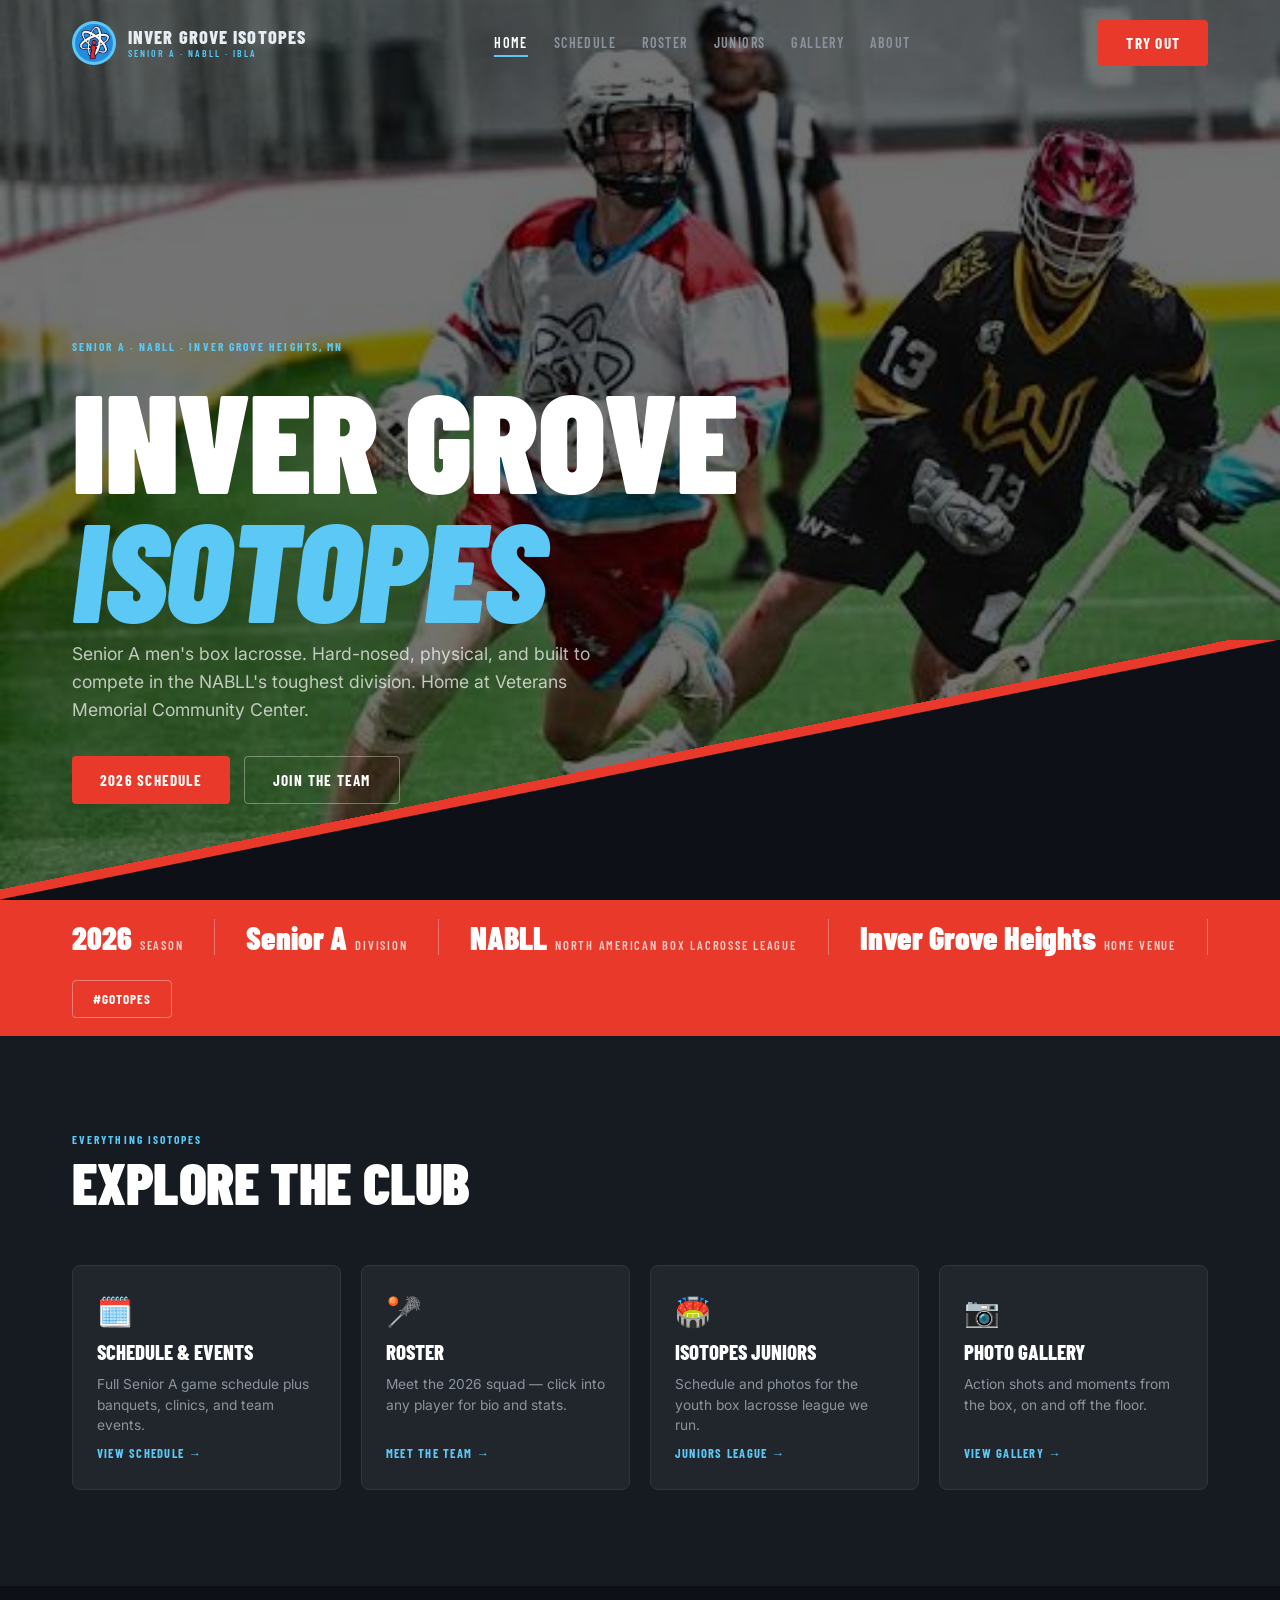
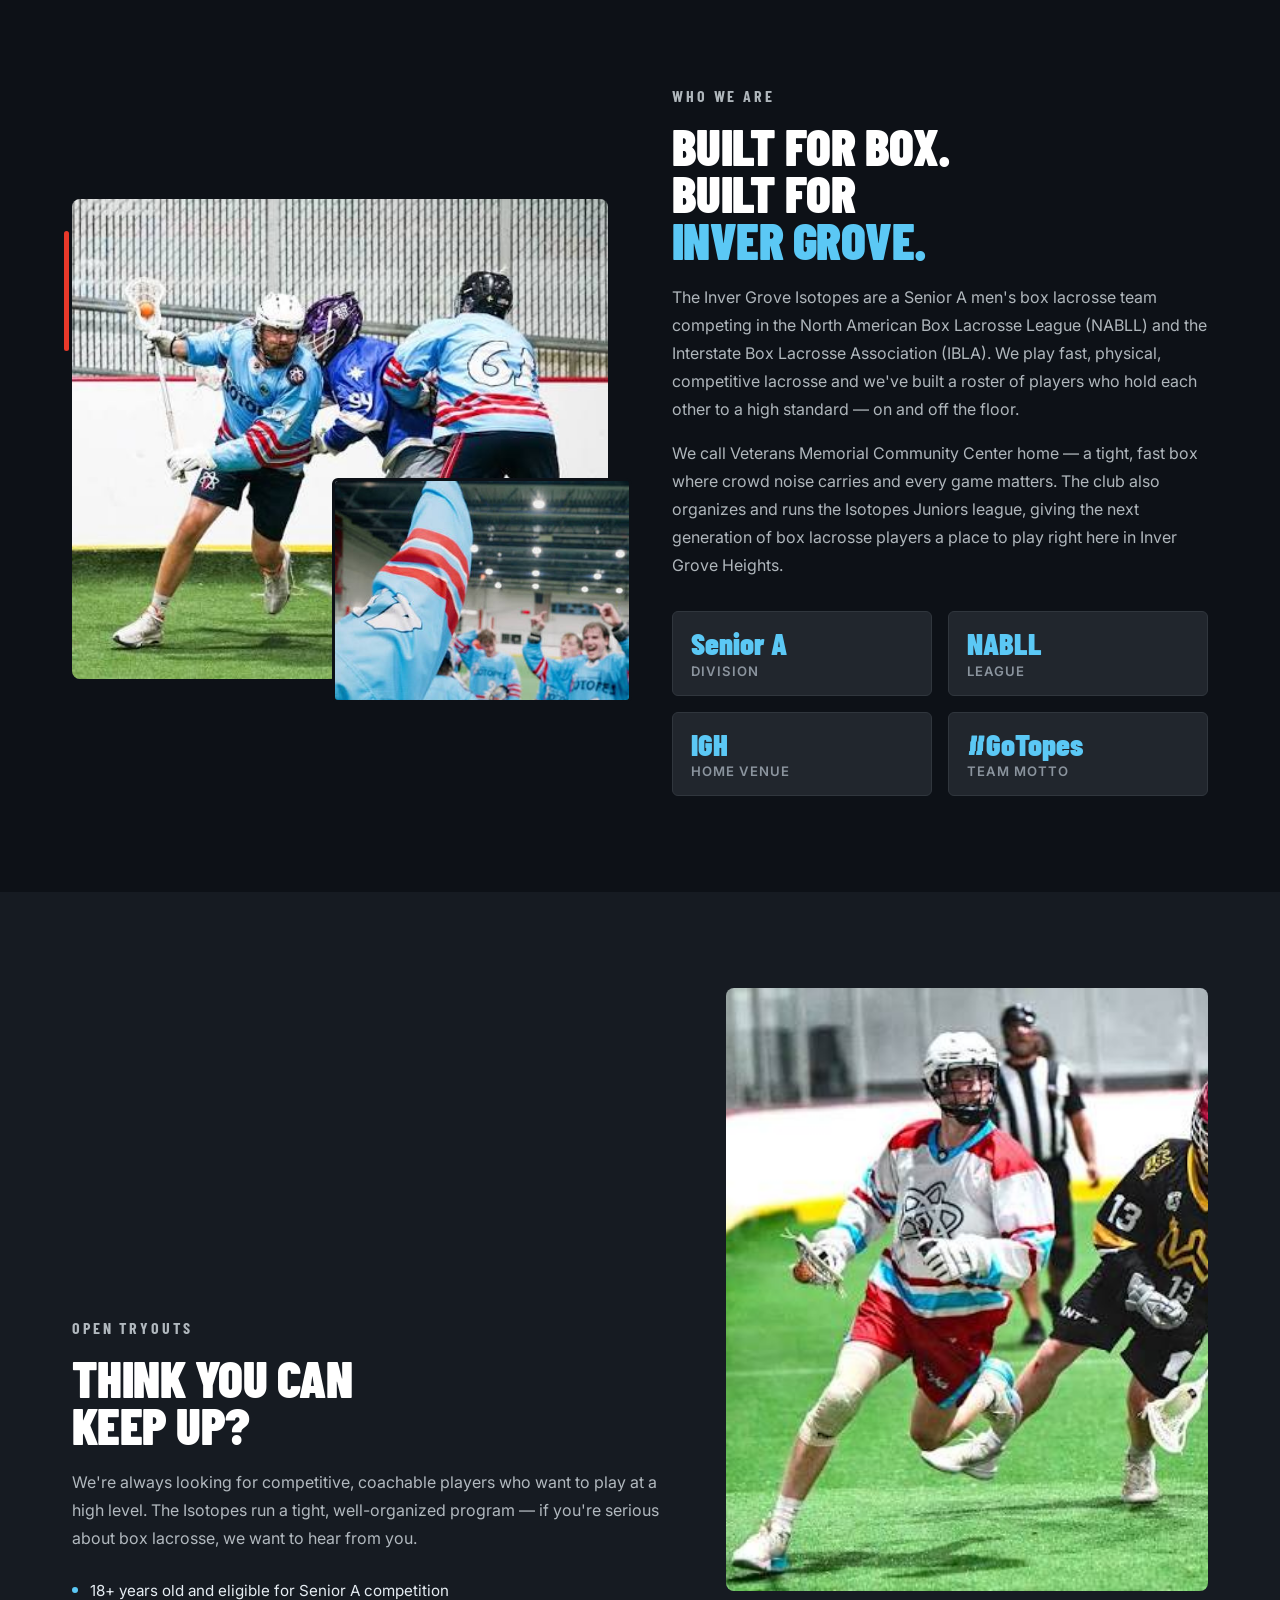
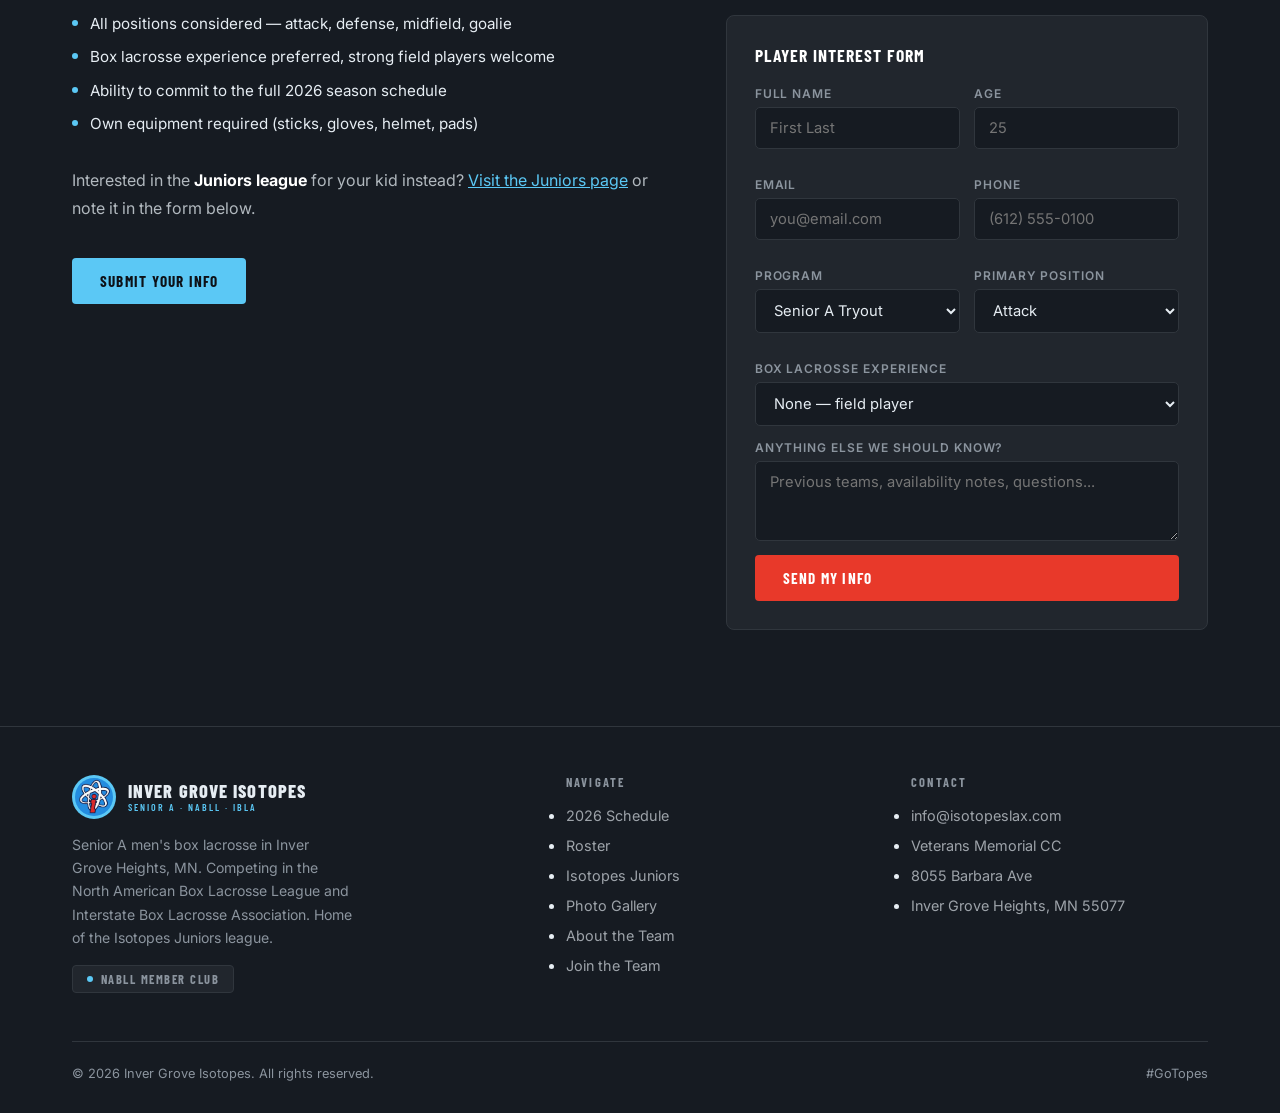
==== commit 2d26434c: "Add real 2026 senior schedule, rework Juniors as a league Replace placeholder senior schedule with a" ====
--- a/index.html
+++ b/index.html
@@ -104,8 +104,8 @@
       <a class="quicklink-card" href="juniors.html">
         <span class="icon">🏟️</span>
         <h3>Isotopes Juniors</h3>
-        <p>Schedules, locations, and photos for our youth lacrosse program.</p>
-        <span class="go">Juniors Program →</span>
+        <p>Schedule and photos for the youth box lacrosse league we run.</p>
+        <span class="go">Juniors League →</span>
       </a>
       <a class="quicklink-card" href="gallery.html">
         <span class="icon">📷</span>
@@ -134,7 +134,7 @@
         <p class="label">Who We Are</p>
         <h2 class="display">Built for Box.<br>Built for<br><span style="color:var(--blue);">Inver Grove.</span></h2>
         <p>The Inver Grove Isotopes are a Senior A men's box lacrosse team competing in the North American Box Lacrosse League (NABLL) and the Interstate Box Lacrosse Association (IBLA). We play fast, physical, competitive lacrosse and we've built a roster of players who hold each other to a high standard — on and off the floor.</p>
-        <p>We call Veterans Memorial Community Center home — a tight, fast box where crowd noise carries and every game matters. The club also runs the Isotopes Juniors program, developing the next generation of box lacrosse players right here in Inver Grove Heights.</p>
+        <p>We call Veterans Memorial Community Center home — a tight, fast box where crowd noise carries and every game matters. The club also organizes and runs the Isotopes Juniors league, giving the next generation of box lacrosse players a place to play right here in Inver Grove Heights.</p>
         <div class="about-facts">
           <div class="fact"><div class="num">Senior A</div><div class="desc">Division</div></div>
           <div class="fact"><div class="num">NABLL</div><div class="desc">League</div></div>
@@ -161,7 +161,7 @@
           <div class="rec-req">Ability to commit to the full 2026 season schedule</div>
           <div class="rec-req">Own equipment required (sticks, gloves, helmet, pads)</div>
         </div>
-        <p style="margin-top:8px;">Interested in the <strong style="color:var(--white);">Juniors program</strong> for your kid instead? <a href="juniors.html" style="color:var(--blue);text-decoration:underline;">Visit the Juniors page</a> or note it in the form below.</p>
+        <p style="margin-top:8px;">Interested in the <strong style="color:var(--white);">Juniors league</strong> for your kid instead? <a href="juniors.html" style="color:var(--blue);text-decoration:underline;">Visit the Juniors page</a> or note it in the form below.</p>
         <a href="#rec-form" class="btn btn-blue" style="margin-top:20px;">Submit Your Info</a>
       </div>
       <div>
@@ -182,8 +182,7 @@
             <div class="form-field"><label for="r-program">Program</label>
               <select id="r-program">
                 <option>Senior A Tryout</option>
-                <option>Isotopes Juniors — 14U</option>
-                <option>Isotopes Juniors — 16U</option>
+                <option>Isotopes Juniors League</option>
                 <option>Not sure</option>
               </select>
             </div>
@@ -230,7 +229,7 @@
             <span>Senior A · NABLL · IBLA</span>
           </div>
         </div>
-        <p>Senior A men's box lacrosse in Inver Grove Heights, MN. Competing in the North American Box Lacrosse League and Interstate Box Lacrosse Association. Home of the Isotopes Juniors program.</p>
+        <p>Senior A men's box lacrosse in Inver Grove Heights, MN. Competing in the North American Box Lacrosse League and Interstate Box Lacrosse Association. Home of the Isotopes Juniors league.</p>
         <div style="margin-top:16px;">
           <span class="league-badge"><span class="dot"></span>NABLL Member Club</span>
         </div>
@@ -252,7 +251,7 @@
           <li><a href="mailto:info@isotopeslax.com">info@isotopeslax.com</a></li>
           <li><a href="#">Veterans Memorial CC</a></li>
           <li><a>8055 Barbara Ave</a></li>
-          <li><a>Inver Grove Heights, MN 55076</a></li>
+          <li><a>Inver Grove Heights, MN 55077</a></li>
         </ul>
       </div>
     </div>
--- a/css/styles.css
+++ b/css/styles.css
@@ -1050,8 +1050,9 @@
   .hero-btns .btn { flex: 1 1 140px; }
   .about-facts { grid-template-columns: 1fr 1fr; }
   .footer-inner { grid-template-columns: 1fr; }
-  .schedule-table { display: none; }
+  #seniorScheduleTable { display: none; }
   .event-cards { display: flex; }
+  .table-scroll-wrap { overflow-x: auto; }
   .quicklink-grid { grid-template-columns: 1fr; }
   .roster-grid { grid-template-columns: 1fr 1fr; }
   .stats-grid { grid-template-columns: 1fr 1fr; }
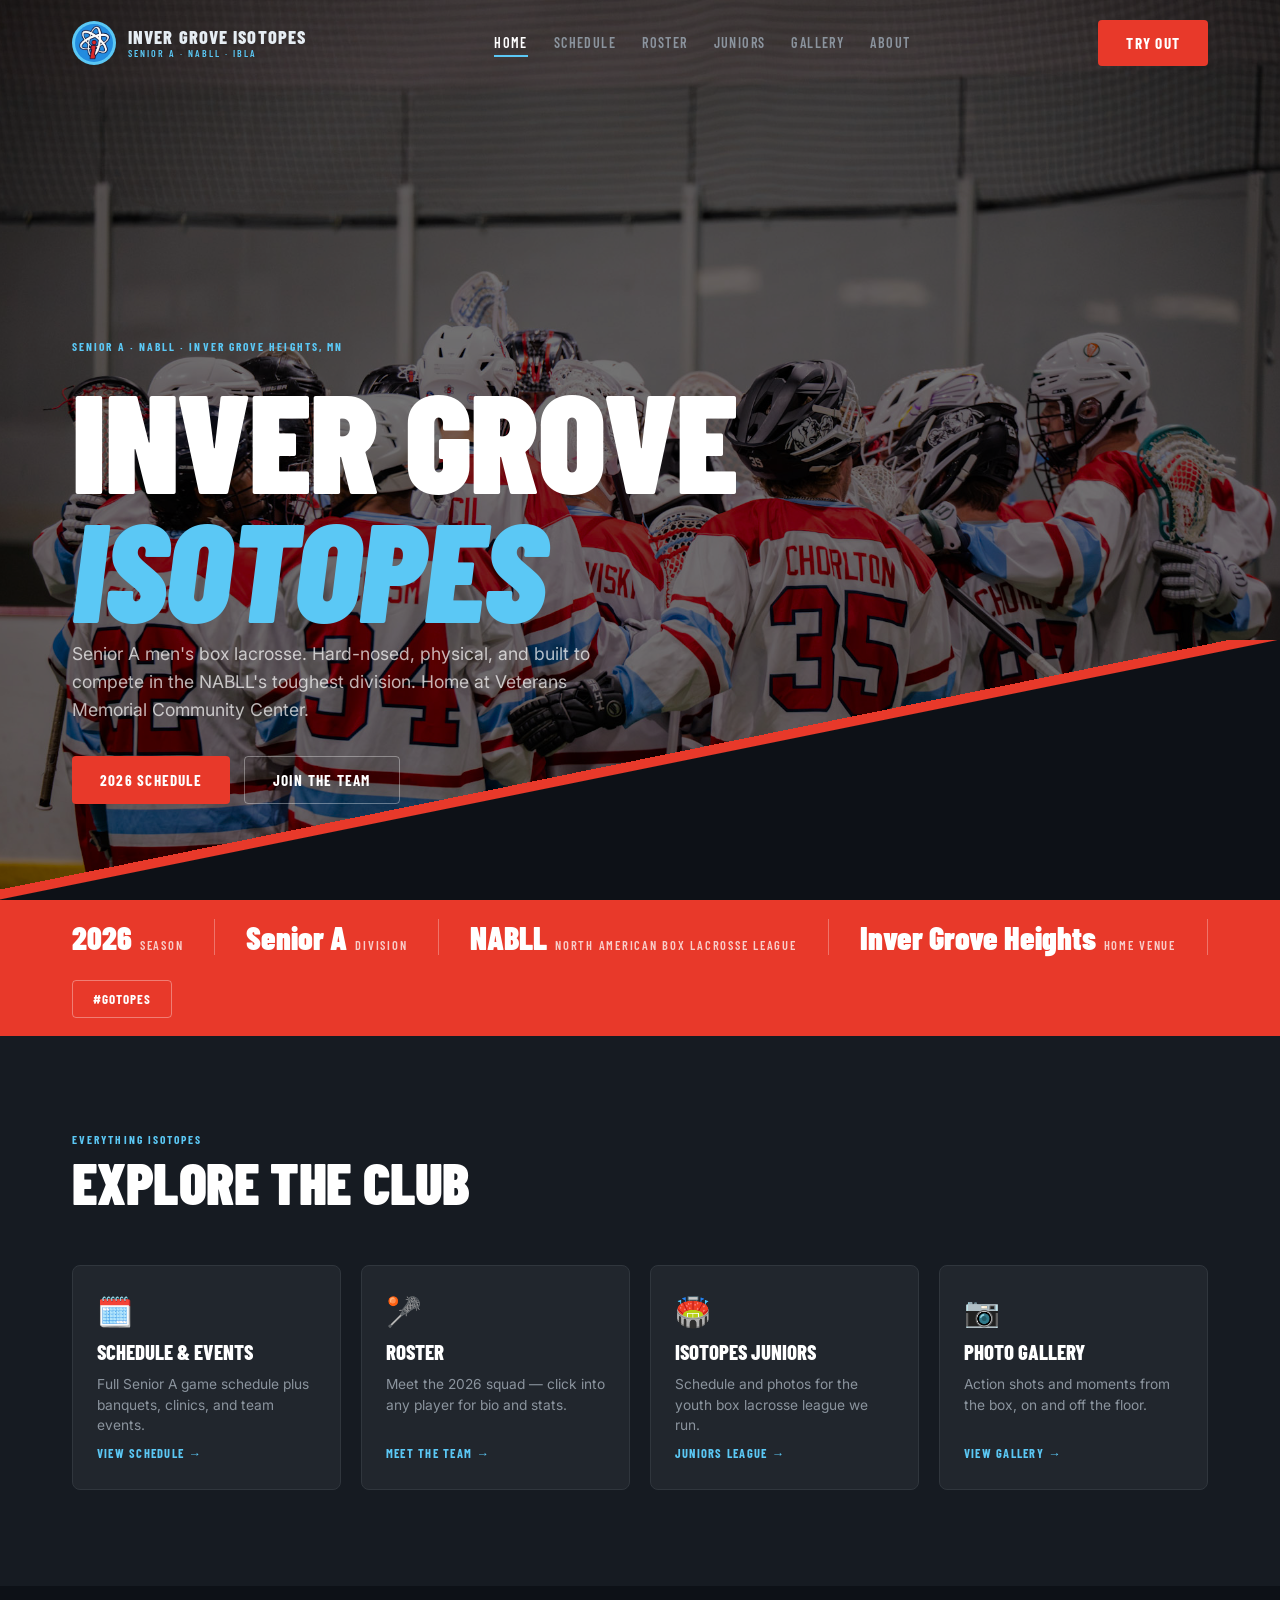
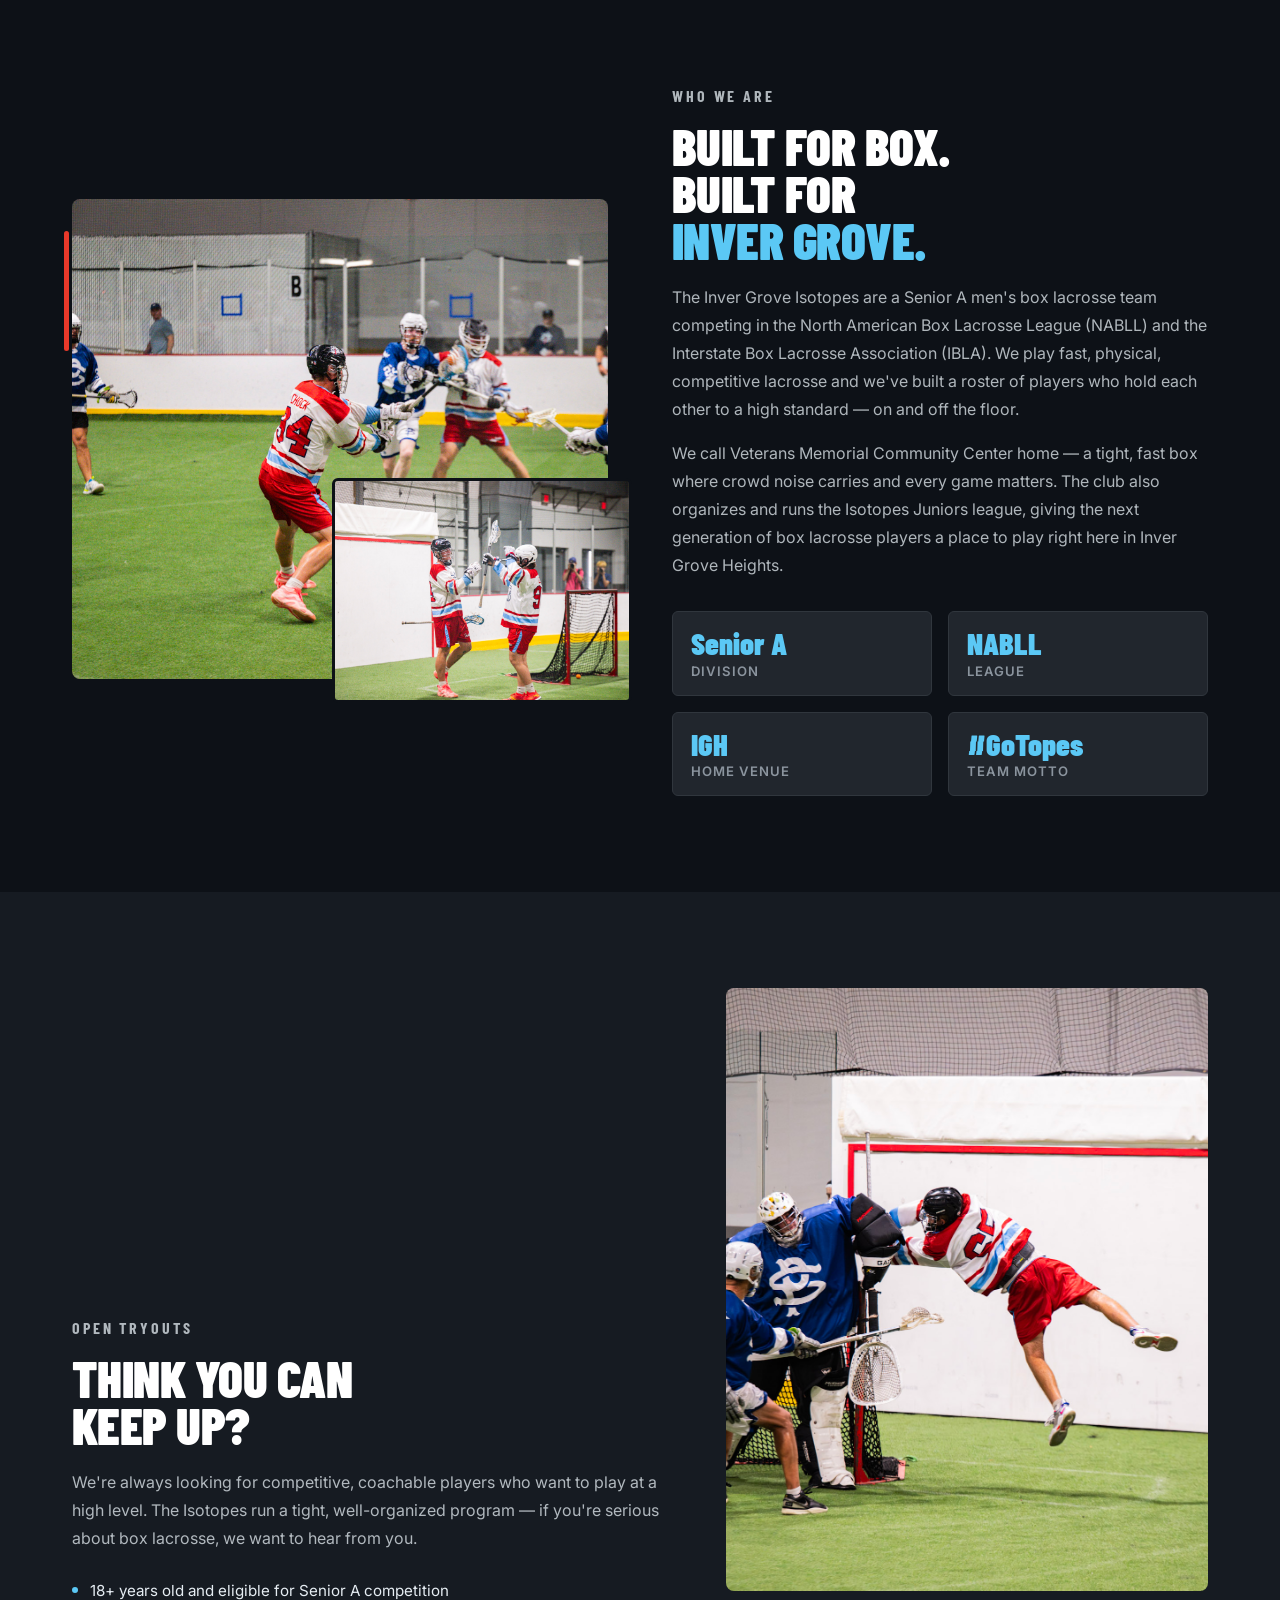
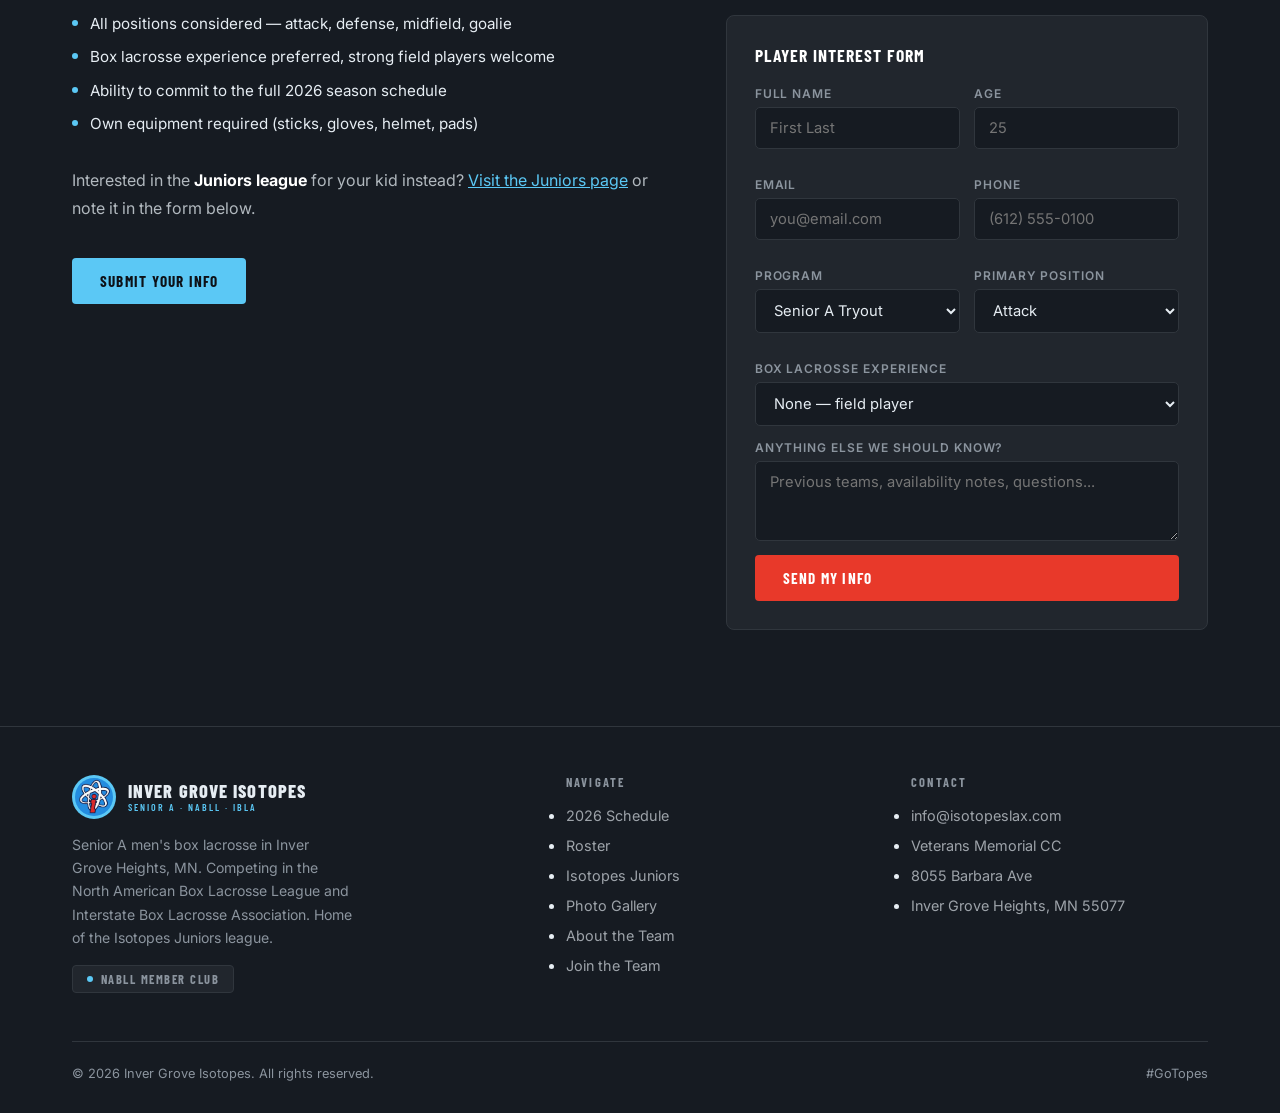
==== commit edc08775: "Add real team photos and opponent logos Organize the uploaded action photos into assets/img/ and wir" ====
--- a/index.html
+++ b/index.html
@@ -48,7 +48,7 @@
 
 <!-- ── HERO ── -->
 <section class="hero" id="top">
-  <div class="hero-bg" style="background-image:url('assets/img/action-01.png');"></div>
+  <div class="hero-bg" style="background-image:url('assets/img/team-huddle.jpg');"></div>
   <div class="hero-slash-red"></div>
   <div class="hero-slash"></div>
   <div class="hero-content">
@@ -124,10 +124,10 @@
       <div class="about-photo-stack">
         <div class="about-red-bar"></div>
         <div class="about-photo-main">
-          <img src="assets/img/action-02.png" alt="Isotopes players in game action">
+          <img src="assets/img/action-05.jpg" alt="Isotopes offense pushes the ball vs. St. Paul Blueshirts">
         </div>
         <div class="about-photo-accent">
-          <img src="assets/img/action-03.png" alt="Isotopes team celebrating">
+          <img src="assets/img/action-04.jpg" alt="Isotopes celebrate after a goal">
         </div>
       </div>
       <div class="about-text">
@@ -166,7 +166,7 @@
       </div>
       <div>
         <div class="rec-photo">
-          <img src="assets/img/action-01.png" alt="Isotopes player driving to the net">
+          <img src="assets/img/action-06.jpg" alt="Isotopes attacker crashes the crease vs. St. Paul Blueshirts">
         </div>
         <form class="rec-form" id="rec-form" style="margin-top: 24px;" onsubmit="return submitRec(event)">
           <h4>Player Interest Form</h4>
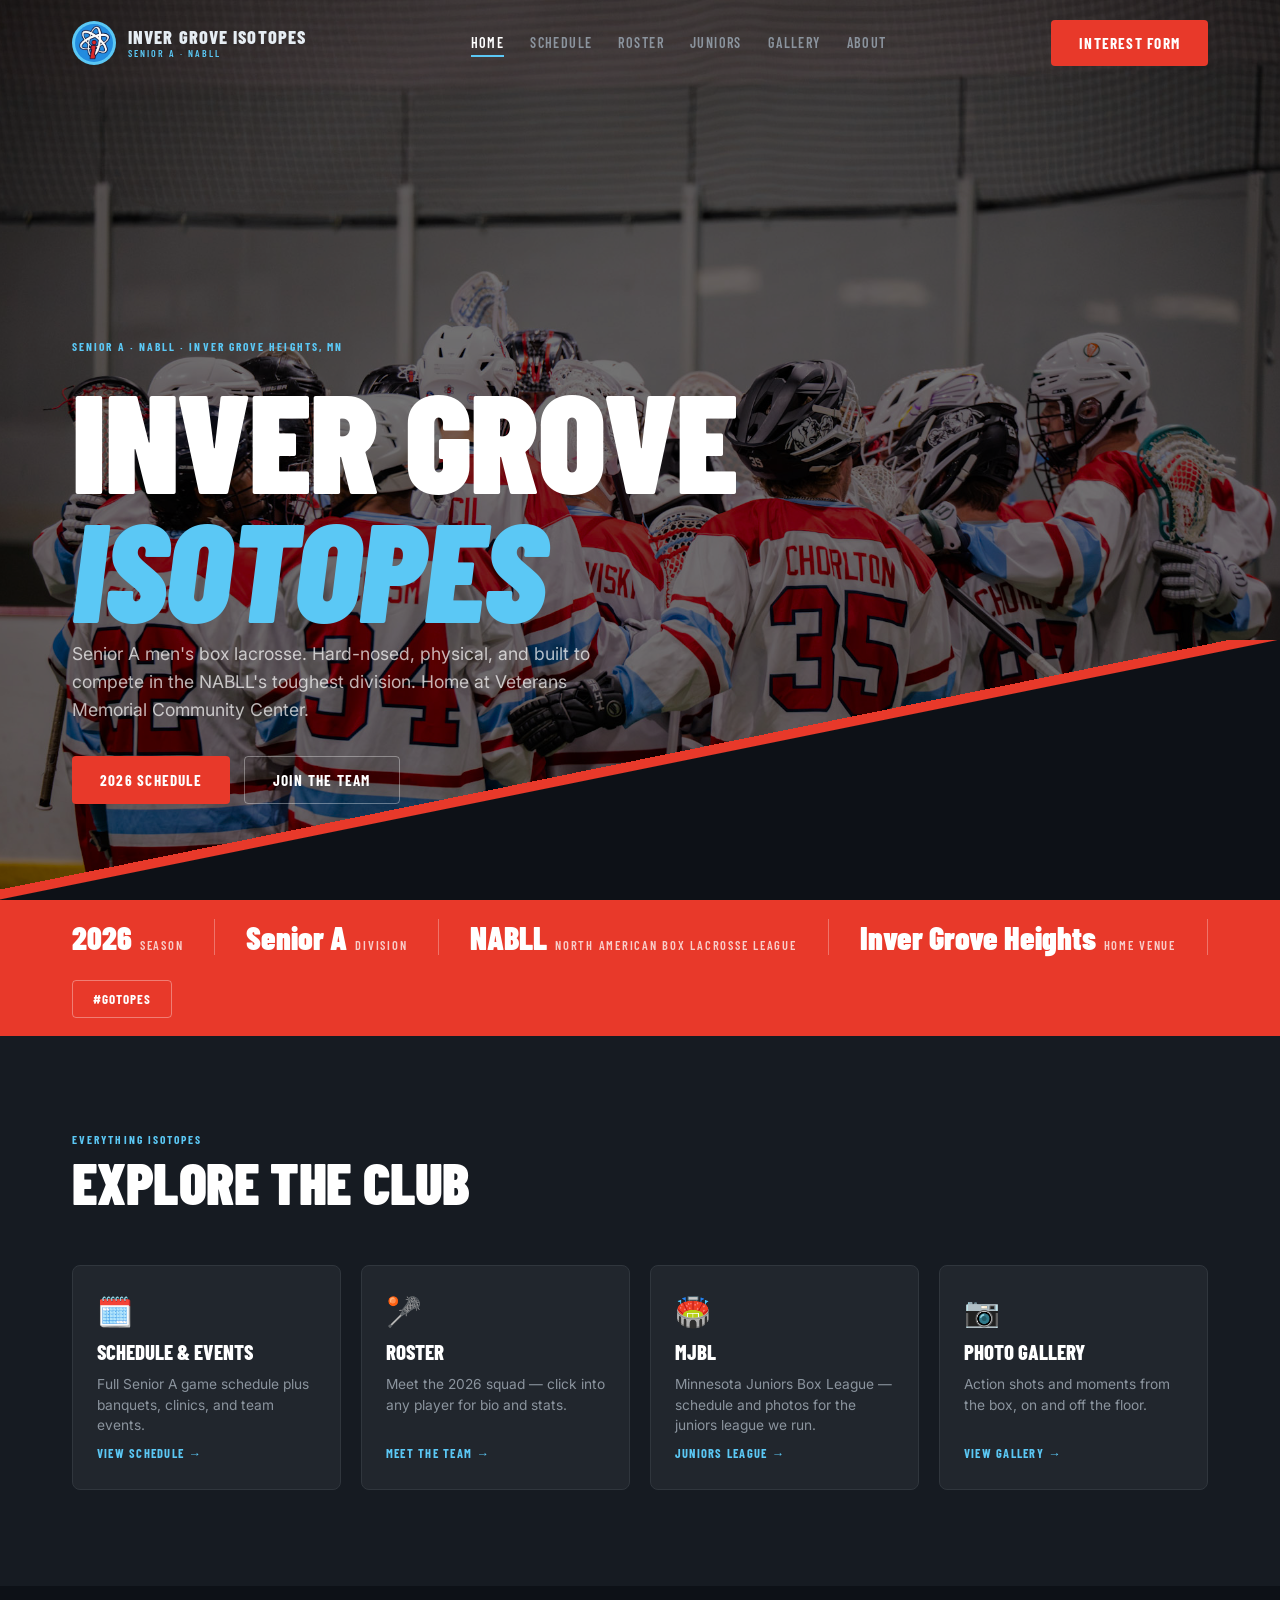
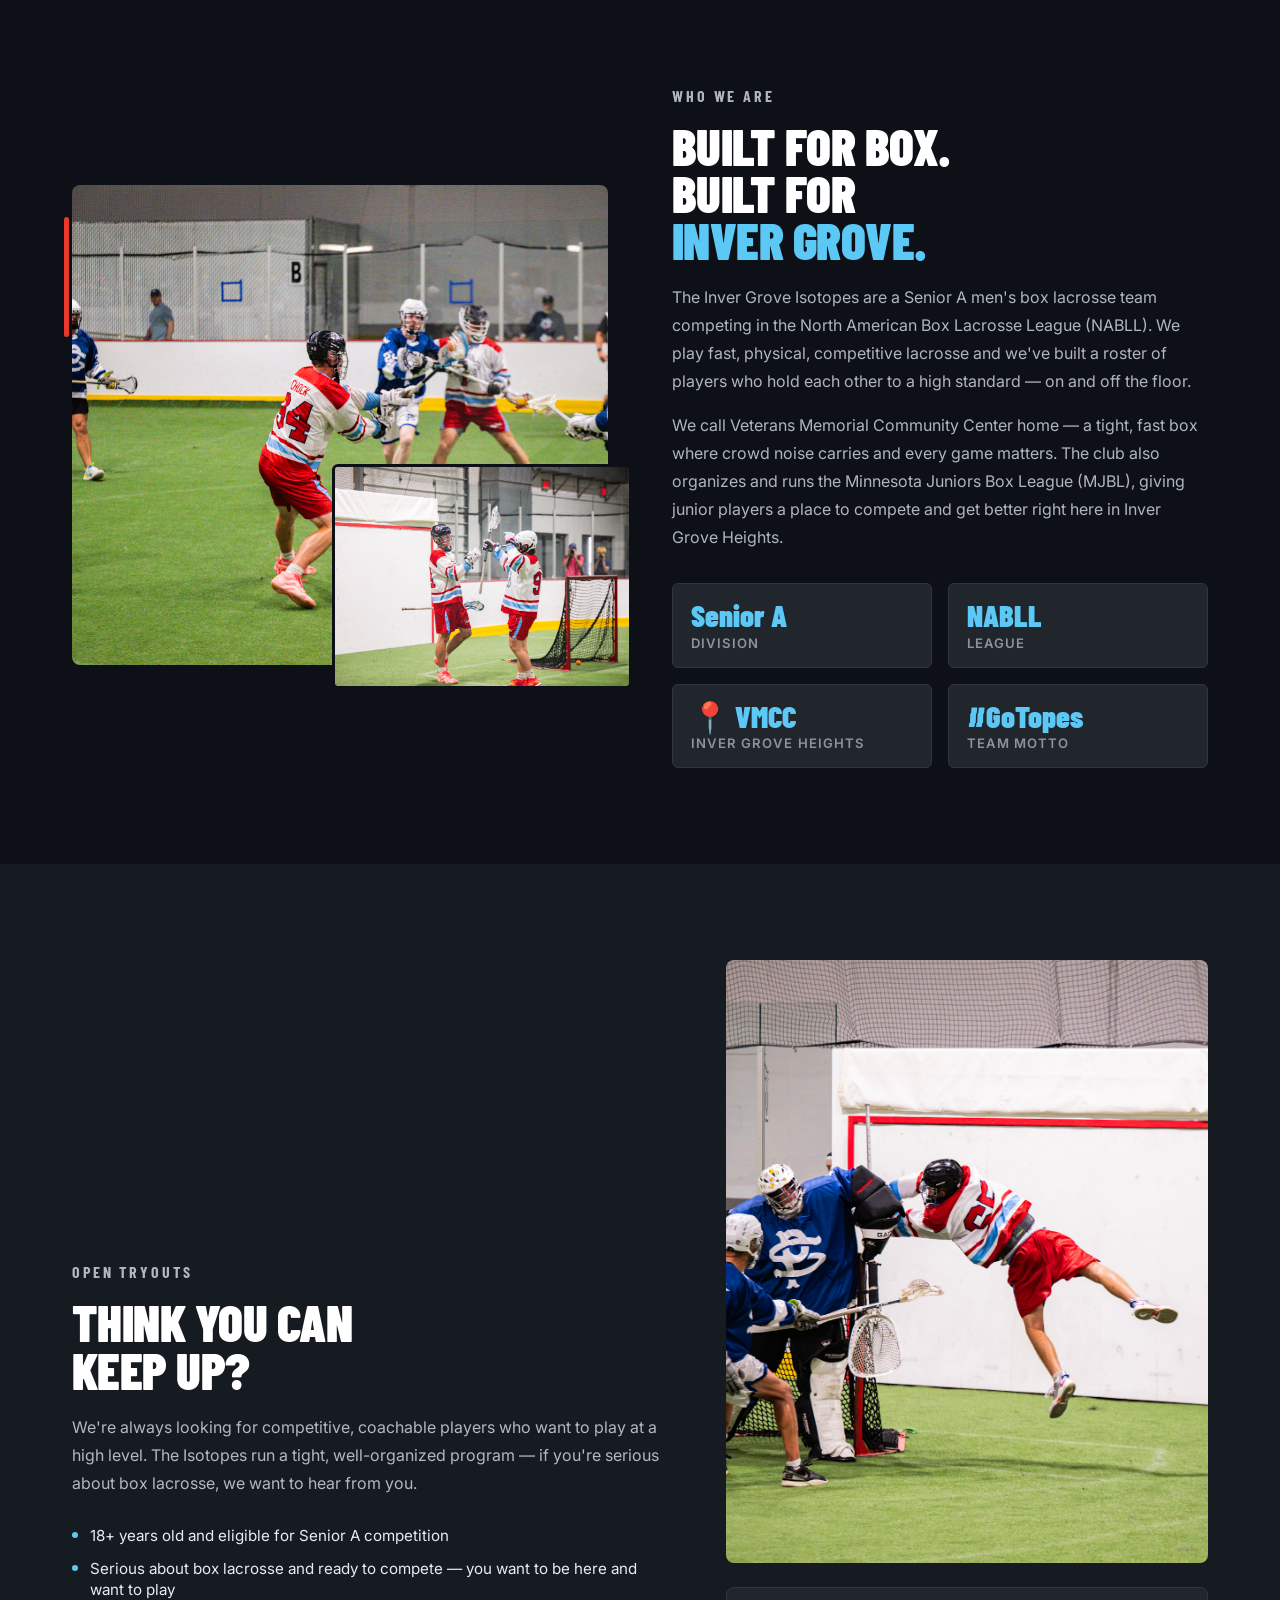
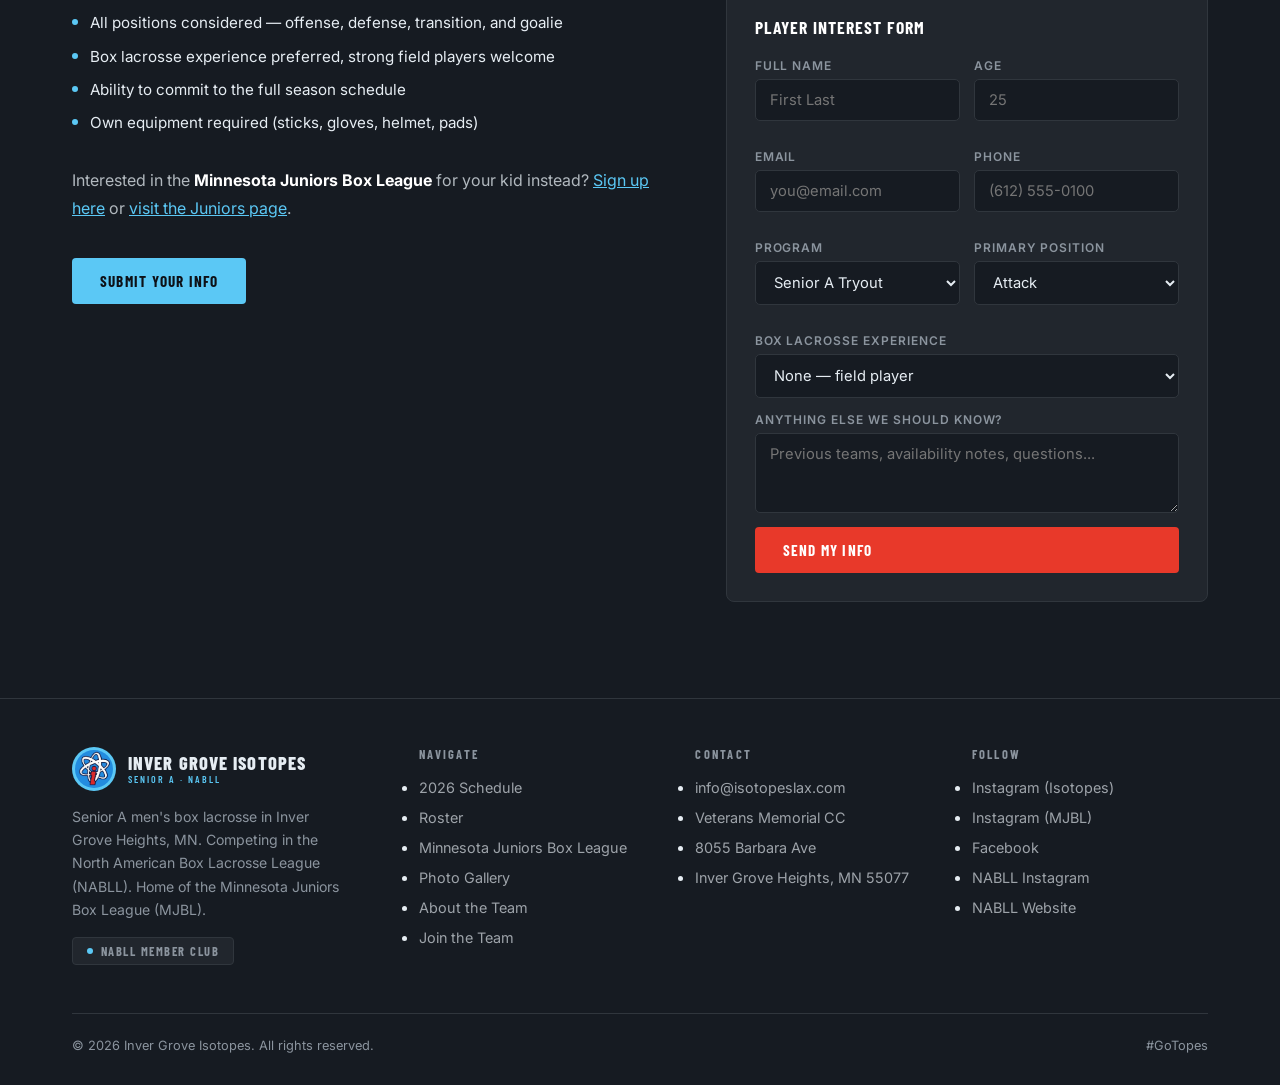
==== commit f9dabc20: "Rebrand Juniors as MJBL, drop IBLA, fix schedule details, add socials - Rename Isotopes Juniors to M" ====
--- a/index.html
+++ b/index.html
@@ -19,7 +19,7 @@
       <img src="assets/img/logo.png" alt="Inver Grove Isotopes logo">
       <div class="nav-logo-text">
         Inver Grove Isotopes
-        <span>Senior A · NABLL · IBLA</span>
+        <span>Senior A · NABLL</span>
       </div>
     </a>
     <nav class="links">
@@ -31,7 +31,7 @@
       <a href="index.html#about">About</a>
     </nav>
     <div class="nav-actions">
-      <a href="index.html#recruiting" class="btn btn-primary">Try Out</a>
+      <a href="index.html#recruiting" class="btn btn-primary">Interest Form</a>
       <button class="hamburger" id="hamburger" aria-label="Menu">☰</button>
     </div>
   </div>
@@ -103,8 +103,8 @@
       </a>
       <a class="quicklink-card" href="juniors.html">
         <span class="icon">🏟️</span>
-        <h3>Isotopes Juniors</h3>
-        <p>Schedule and photos for the youth box lacrosse league we run.</p>
+        <h3>MJBL</h3>
+        <p>Minnesota Juniors Box League — schedule and photos for the juniors league we run.</p>
         <span class="go">Juniors League →</span>
       </a>
       <a class="quicklink-card" href="gallery.html">
@@ -133,12 +133,12 @@
       <div class="about-text">
         <p class="label">Who We Are</p>
         <h2 class="display">Built for Box.<br>Built for<br><span style="color:var(--blue);">Inver Grove.</span></h2>
-        <p>The Inver Grove Isotopes are a Senior A men's box lacrosse team competing in the North American Box Lacrosse League (NABLL) and the Interstate Box Lacrosse Association (IBLA). We play fast, physical, competitive lacrosse and we've built a roster of players who hold each other to a high standard — on and off the floor.</p>
-        <p>We call Veterans Memorial Community Center home — a tight, fast box where crowd noise carries and every game matters. The club also organizes and runs the Isotopes Juniors league, giving the next generation of box lacrosse players a place to play right here in Inver Grove Heights.</p>
+        <p>The Inver Grove Isotopes are a Senior A men's box lacrosse team competing in the North American Box Lacrosse League (NABLL). We play fast, physical, competitive lacrosse and we've built a roster of players who hold each other to a high standard — on and off the floor.</p>
+        <p>We call Veterans Memorial Community Center home — a tight, fast box where crowd noise carries and every game matters. The club also organizes and runs the Minnesota Juniors Box League (MJBL), giving junior players a place to compete and get better right here in Inver Grove Heights.</p>
         <div class="about-facts">
           <div class="fact"><div class="num">Senior A</div><div class="desc">Division</div></div>
           <div class="fact"><div class="num">NABLL</div><div class="desc">League</div></div>
-          <div class="fact"><div class="num">IGH</div><div class="desc">Home Venue</div></div>
+          <div class="fact"><div class="num">📍 VMCC</div><div class="desc">Inver Grove Heights</div></div>
           <div class="fact"><div class="num">#GoTopes</div><div class="desc">Team Motto</div></div>
         </div>
       </div>
@@ -156,12 +156,13 @@
         <p>We're always looking for competitive, coachable players who want to play at a high level. The Isotopes run a tight, well-organized program — if you're serious about box lacrosse, we want to hear from you.</p>
         <div class="rec-reqs">
           <div class="rec-req">18+ years old and eligible for Senior A competition</div>
-          <div class="rec-req">All positions considered — attack, defense, midfield, goalie</div>
+          <div class="rec-req">Serious about box lacrosse and ready to compete — you want to be here and want to play</div>
+          <div class="rec-req">All positions considered — offense, defense, transition, and goalie</div>
           <div class="rec-req">Box lacrosse experience preferred, strong field players welcome</div>
-          <div class="rec-req">Ability to commit to the full 2026 season schedule</div>
+          <div class="rec-req">Ability to commit to the full season schedule</div>
           <div class="rec-req">Own equipment required (sticks, gloves, helmet, pads)</div>
         </div>
-        <p style="margin-top:8px;">Interested in the <strong style="color:var(--white);">Juniors league</strong> for your kid instead? <a href="juniors.html" style="color:var(--blue);text-decoration:underline;">Visit the Juniors page</a> or note it in the form below.</p>
+        <p style="margin-top:8px;">Interested in the <strong style="color:var(--white);">Minnesota Juniors Box League</strong> for your kid instead? <a href="https://forms.gle/cvugax1Dtnn55oC8" target="_blank" rel="noopener" style="color:var(--blue);text-decoration:underline;">Sign up here</a> or <a href="juniors.html" style="color:var(--blue);text-decoration:underline;">visit the Juniors page</a>.</p>
         <a href="#rec-form" class="btn btn-blue" style="margin-top:20px;">Submit Your Info</a>
       </div>
       <div>
@@ -182,7 +183,7 @@
             <div class="form-field"><label for="r-program">Program</label>
               <select id="r-program">
                 <option>Senior A Tryout</option>
-                <option>Isotopes Juniors League</option>
+                <option>Minnesota Juniors Box League (MJBL)</option>
                 <option>Not sure</option>
               </select>
             </div>
@@ -226,10 +227,10 @@
           <img src="assets/img/logo.png" alt="Inver Grove Isotopes logo">
           <div class="nav-logo-text">
             Inver Grove Isotopes
-            <span>Senior A · NABLL · IBLA</span>
-          </div>
-        </div>
-        <p>Senior A men's box lacrosse in Inver Grove Heights, MN. Competing in the North American Box Lacrosse League and Interstate Box Lacrosse Association. Home of the Isotopes Juniors league.</p>
+            <span>Senior A · NABLL</span>
+          </div>
+        </div>
+        <p>Senior A men's box lacrosse in Inver Grove Heights, MN. Competing in the North American Box Lacrosse League (NABLL). Home of the Minnesota Juniors Box League (MJBL).</p>
         <div style="margin-top:16px;">
           <span class="league-badge"><span class="dot"></span>NABLL Member Club</span>
         </div>
@@ -239,7 +240,7 @@
         <ul>
           <li><a href="schedule.html">2026 Schedule</a></li>
           <li><a href="roster.html">Roster</a></li>
-          <li><a href="juniors.html">Isotopes Juniors</a></li>
+          <li><a href="juniors.html">Minnesota Juniors Box League</a></li>
           <li><a href="gallery.html">Photo Gallery</a></li>
           <li><a href="index.html#about">About the Team</a></li>
           <li><a href="index.html#recruiting">Join the Team</a></li>
@@ -254,6 +255,16 @@
           <li><a>Inver Grove Heights, MN 55077</a></li>
         </ul>
       </div>
+      <div class="footer-col">
+        <h5>Follow</h5>
+        <ul>
+          <li><a href="https://instagram.com/isotopeslc" target="_blank" rel="noopener">Instagram (Isotopes)</a></li>
+          <li><a href="https://instagram.com/mnjuniorsbox" target="_blank" rel="noopener">Instagram (MJBL)</a></li>
+          <li><a href="https://www.facebook.com/InverGroveIsotopes/" target="_blank" rel="noopener">Facebook</a></li>
+          <li><a href="https://instagram.com/the_box_league" target="_blank" rel="noopener">NABLL Instagram</a></li>
+          <li><a href="https://nabll.com/" target="_blank" rel="noopener">NABLL Website</a></li>
+        </ul>
+      </div>
     </div>
     <div class="footer-bottom">
       <span>© 2026 Inver Grove Isotopes. All rights reserved.</span>
--- a/css/styles.css
+++ b/css/styles.css
@@ -959,8 +959,8 @@
 }
 .footer-inner {
   display: grid;
-  grid-template-columns: 1.5fr 1fr 1fr;
-  gap: 48px;
+  grid-template-columns: 1.3fr 1fr 1fr 1fr;
+  gap: 40px;
   margin-bottom: 48px;
 }
 .footer-brand .nav-logo { margin-bottom: 14px; }
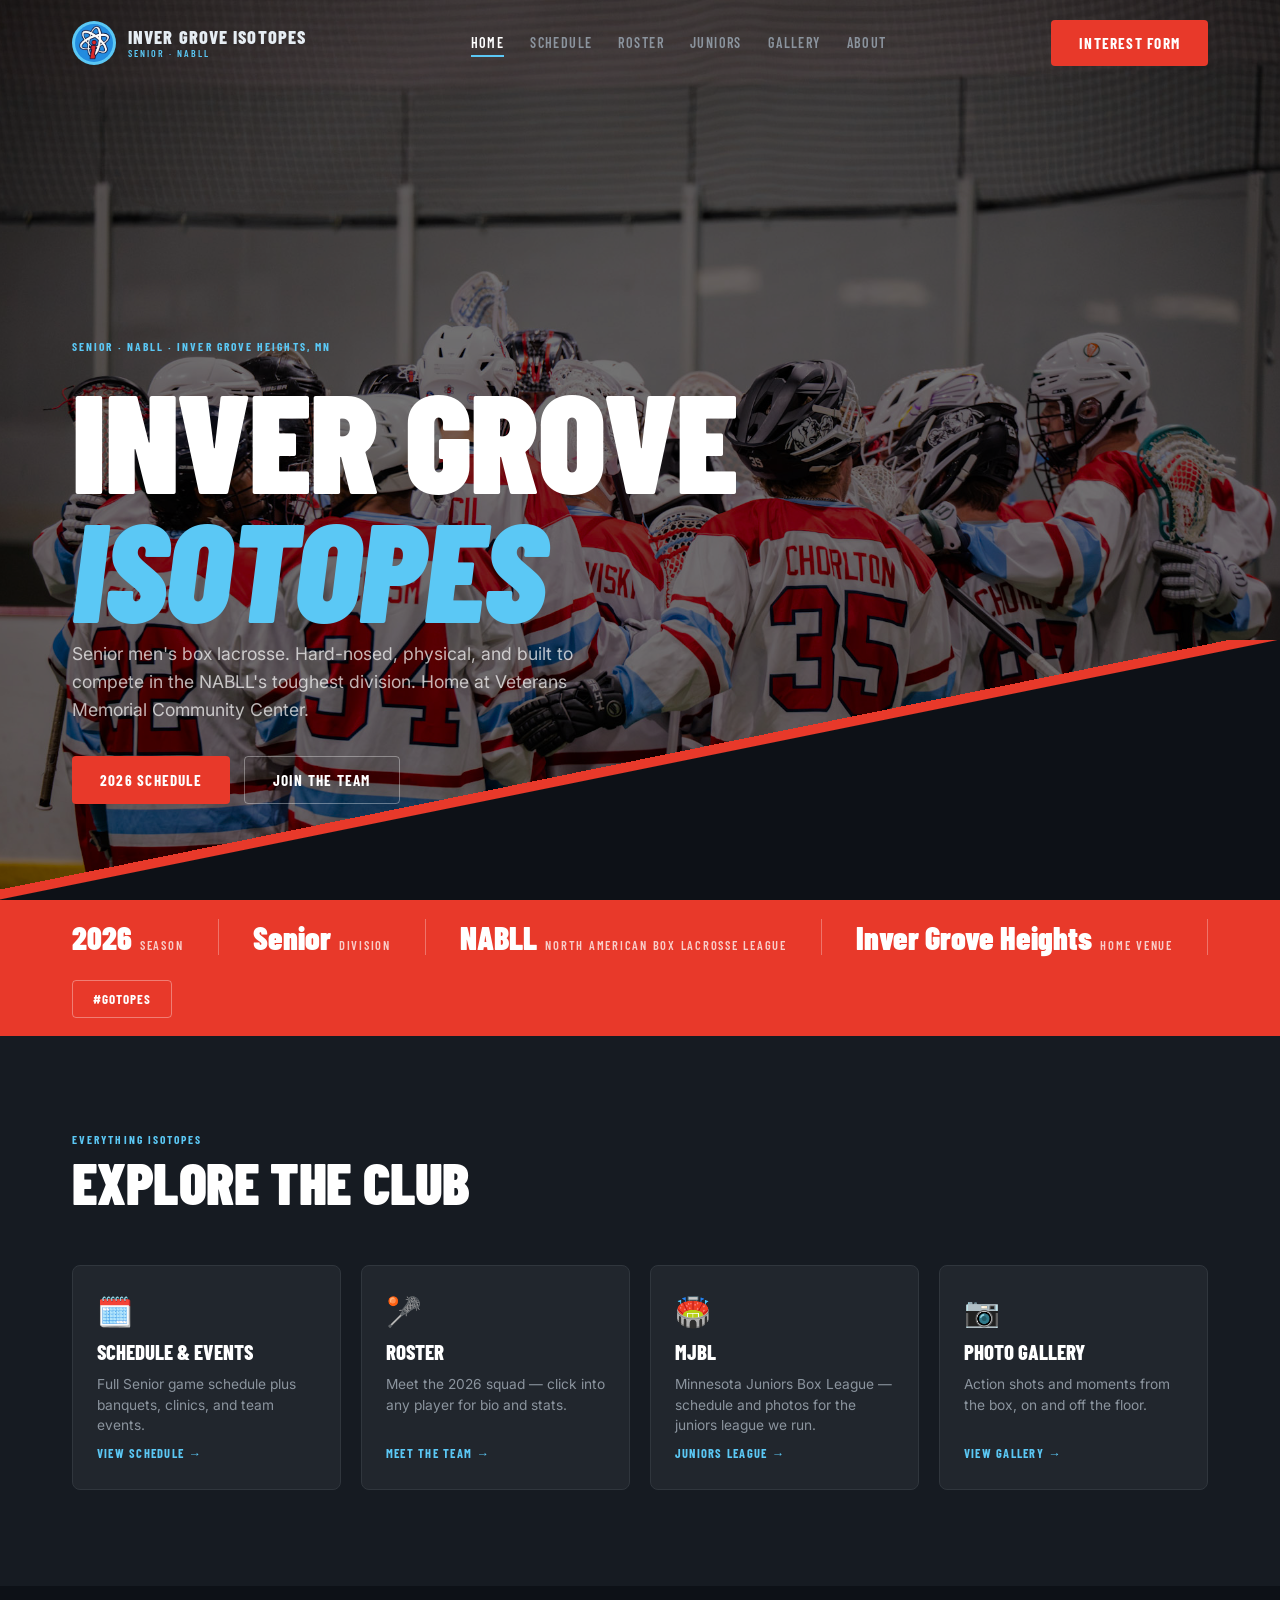
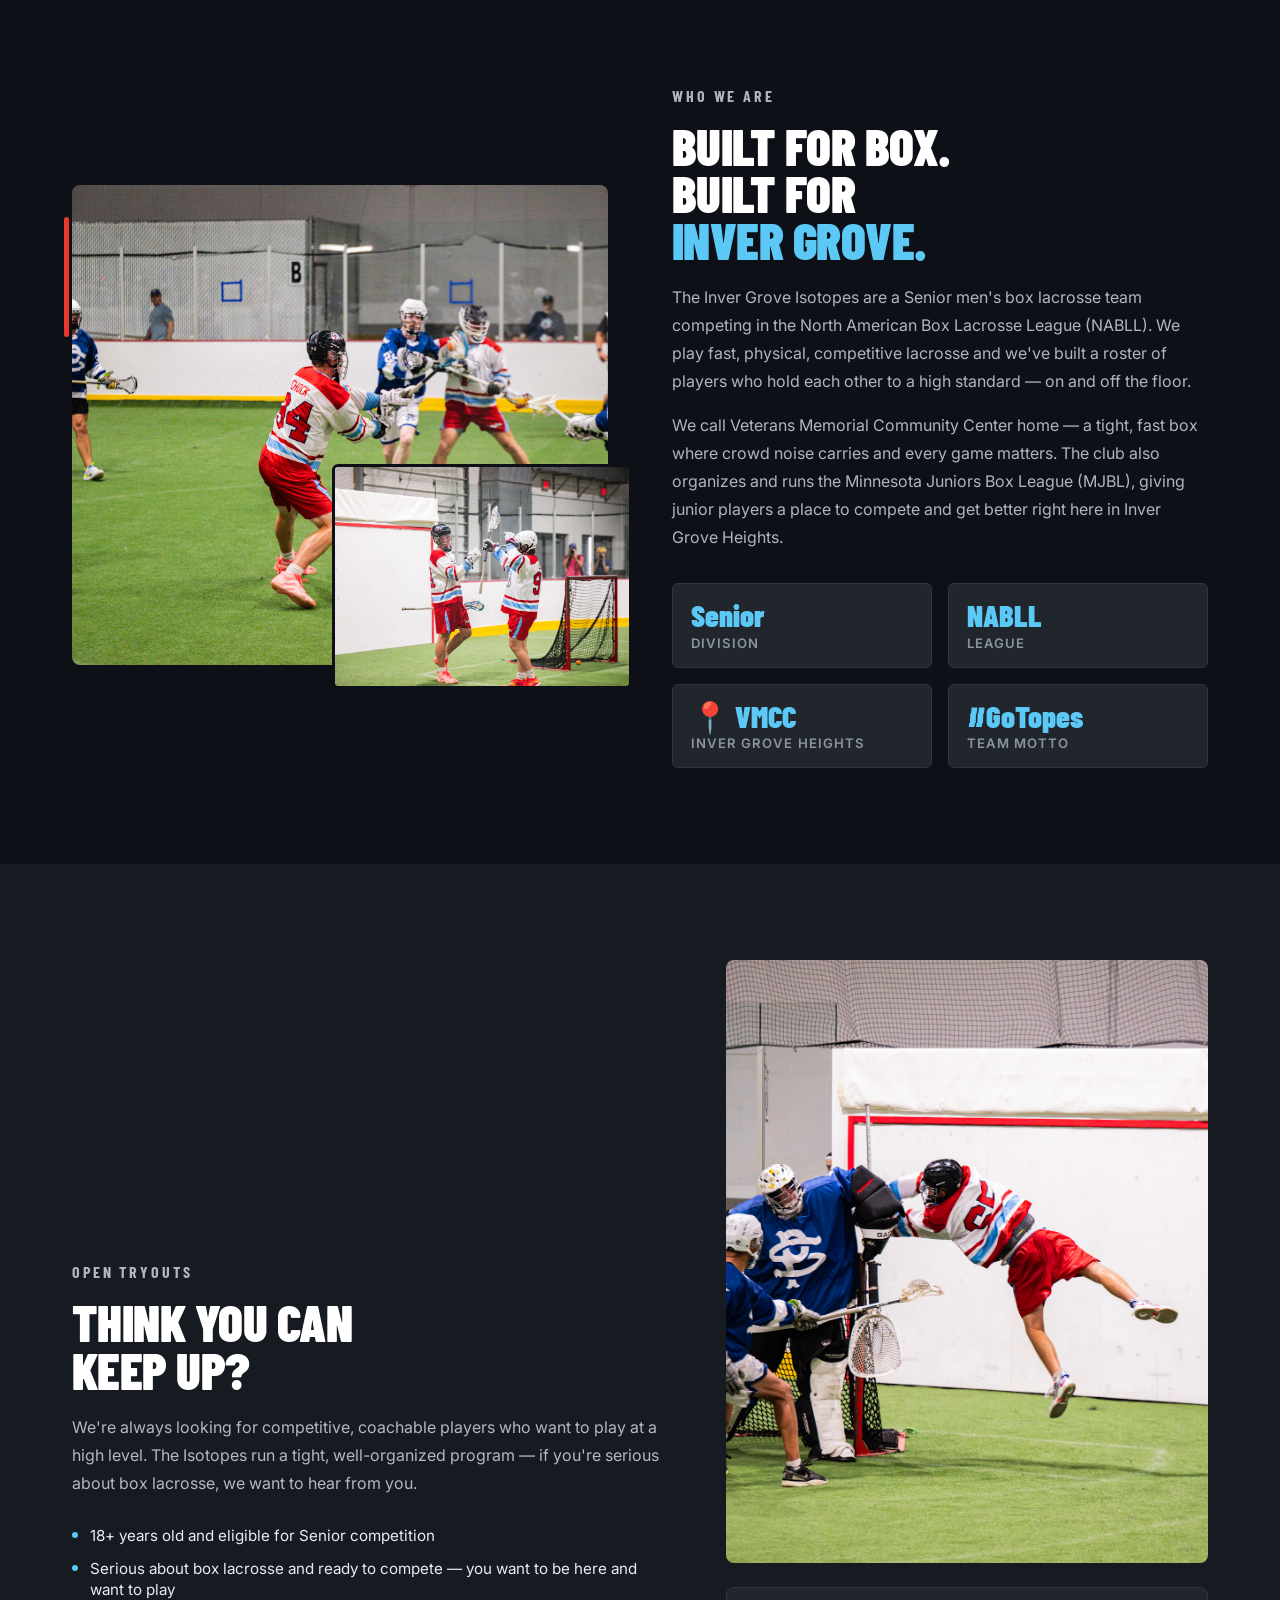
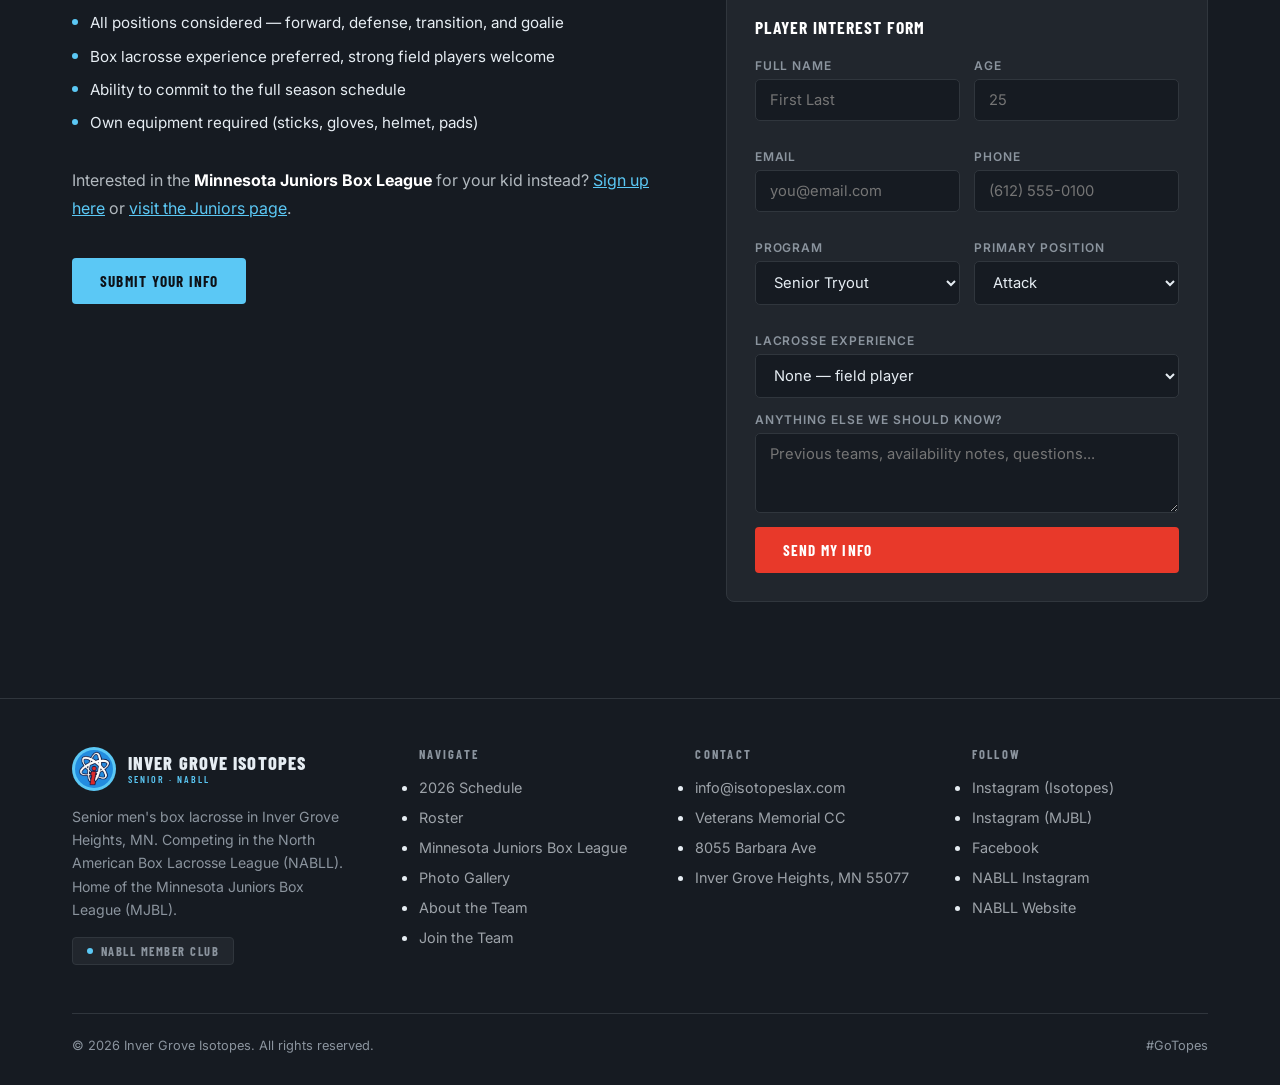
==== commit ecc29a25: "Drop "Senior A" to "Senior", fix position/experience wording, recrop hero - Replace "Senior A" with " ====
--- a/index.html
+++ b/index.html
@@ -3,8 +3,8 @@
 <head>
 <meta charset="UTF-8">
 <meta name="viewport" content="width=device-width, initial-scale=1.0">
-<title>Inver Grove Isotopes | Senior A Box Lacrosse | NABLL</title>
-<meta name="description" content="The Inver Grove Isotopes are a Senior A men's box lacrosse team competing in the North American Box Lacrosse League (NABLL). Based in Inver Grove Heights, MN.">
+<title>Inver Grove Isotopes | Senior Box Lacrosse | NABLL</title>
+<meta name="description" content="The Inver Grove Isotopes are a Senior men's box lacrosse team competing in the North American Box Lacrosse League (NABLL). Based in Inver Grove Heights, MN.">
 <link rel="preconnect" href="https://fonts.googleapis.com">
 <link rel="preconnect" href="https://fonts.gstatic.com" crossorigin>
 <link href="https://fonts.googleapis.com/css2?family=Barlow+Condensed:ital,wght@0,400;0,600;0,700;0,800;0,900;1,700&family=Inter:wght@400;500;600;700&display=swap" rel="stylesheet">
@@ -19,7 +19,7 @@
       <img src="assets/img/logo.png" alt="Inver Grove Isotopes logo">
       <div class="nav-logo-text">
         Inver Grove Isotopes
-        <span>Senior A · NABLL</span>
+        <span>Senior · NABLL</span>
       </div>
     </a>
     <nav class="links">
@@ -52,9 +52,9 @@
   <div class="hero-slash-red"></div>
   <div class="hero-slash"></div>
   <div class="hero-content">
-    <p class="label">Senior A · NABLL · Inver Grove Heights, MN</p>
+    <p class="label">Senior · NABLL · Inver Grove Heights, MN</p>
     <h1 class="display">Inver Grove<br><em>Isotopes</em></h1>
-    <p class="hero-sub">Senior A men's box lacrosse. Hard-nosed, physical, and built to compete in the NABLL's toughest division. Home at Veterans Memorial Community Center.</p>
+    <p class="hero-sub">Senior men's box lacrosse. Hard-nosed, physical, and built to compete in the NABLL's toughest division. Home at Veterans Memorial Community Center.</p>
     <div class="hero-btns">
       <a href="schedule.html" class="btn btn-primary">2026 Schedule</a>
       <a href="index.html#recruiting" class="btn btn-outline">Join the Team</a>
@@ -68,7 +68,7 @@
     <div class="season-inner">
       <div class="season-stat"><span class="big">2026</span><span class="sm">Season</span></div>
       <div class="season-divider"></div>
-      <div class="season-stat"><span class="big">Senior A</span><span class="sm">Division</span></div>
+      <div class="season-stat"><span class="big">Senior</span><span class="sm">Division</span></div>
       <div class="season-divider"></div>
       <div class="season-stat"><span class="big">NABLL</span><span class="sm">North American Box Lacrosse League</span></div>
       <div class="season-divider"></div>
@@ -92,7 +92,7 @@
       <a class="quicklink-card" href="schedule.html">
         <span class="icon">🗓️</span>
         <h3>Schedule & Events</h3>
-        <p>Full Senior A game schedule plus banquets, clinics, and team events.</p>
+        <p>Full Senior game schedule plus banquets, clinics, and team events.</p>
         <span class="go">View Schedule →</span>
       </a>
       <a class="quicklink-card" href="roster.html">
@@ -133,10 +133,10 @@
       <div class="about-text">
         <p class="label">Who We Are</p>
         <h2 class="display">Built for Box.<br>Built for<br><span style="color:var(--blue);">Inver Grove.</span></h2>
-        <p>The Inver Grove Isotopes are a Senior A men's box lacrosse team competing in the North American Box Lacrosse League (NABLL). We play fast, physical, competitive lacrosse and we've built a roster of players who hold each other to a high standard — on and off the floor.</p>
+        <p>The Inver Grove Isotopes are a Senior men's box lacrosse team competing in the North American Box Lacrosse League (NABLL). We play fast, physical, competitive lacrosse and we've built a roster of players who hold each other to a high standard — on and off the floor.</p>
         <p>We call Veterans Memorial Community Center home — a tight, fast box where crowd noise carries and every game matters. The club also organizes and runs the Minnesota Juniors Box League (MJBL), giving junior players a place to compete and get better right here in Inver Grove Heights.</p>
         <div class="about-facts">
-          <div class="fact"><div class="num">Senior A</div><div class="desc">Division</div></div>
+          <div class="fact"><div class="num">Senior</div><div class="desc">Division</div></div>
           <div class="fact"><div class="num">NABLL</div><div class="desc">League</div></div>
           <div class="fact"><div class="num">📍 VMCC</div><div class="desc">Inver Grove Heights</div></div>
           <div class="fact"><div class="num">#GoTopes</div><div class="desc">Team Motto</div></div>
@@ -155,9 +155,9 @@
         <h2 class="display">Think You Can<br>Keep Up?</h2>
         <p>We're always looking for competitive, coachable players who want to play at a high level. The Isotopes run a tight, well-organized program — if you're serious about box lacrosse, we want to hear from you.</p>
         <div class="rec-reqs">
-          <div class="rec-req">18+ years old and eligible for Senior A competition</div>
+          <div class="rec-req">18+ years old and eligible for Senior competition</div>
           <div class="rec-req">Serious about box lacrosse and ready to compete — you want to be here and want to play</div>
-          <div class="rec-req">All positions considered — offense, defense, transition, and goalie</div>
+          <div class="rec-req">All positions considered — forward, defense, transition, and goalie</div>
           <div class="rec-req">Box lacrosse experience preferred, strong field players welcome</div>
           <div class="rec-req">Ability to commit to the full season schedule</div>
           <div class="rec-req">Own equipment required (sticks, gloves, helmet, pads)</div>
@@ -182,7 +182,7 @@
           <div class="form-row">
             <div class="form-field"><label for="r-program">Program</label>
               <select id="r-program">
-                <option>Senior A Tryout</option>
+                <option>Senior Tryout</option>
                 <option>Minnesota Juniors Box League (MJBL)</option>
                 <option>Not sure</option>
               </select>
@@ -198,7 +198,7 @@
             </div>
           </div>
           <div class="form-field">
-            <label for="r-exp">Box Lacrosse Experience</label>
+            <label for="r-exp">Lacrosse Experience</label>
             <select id="r-exp">
               <option>None — field player</option>
               <option>1–2 seasons</option>
@@ -227,10 +227,10 @@
           <img src="assets/img/logo.png" alt="Inver Grove Isotopes logo">
           <div class="nav-logo-text">
             Inver Grove Isotopes
-            <span>Senior A · NABLL</span>
-          </div>
-        </div>
-        <p>Senior A men's box lacrosse in Inver Grove Heights, MN. Competing in the North American Box Lacrosse League (NABLL). Home of the Minnesota Juniors Box League (MJBL).</p>
+            <span>Senior · NABLL</span>
+          </div>
+        </div>
+        <p>Senior men's box lacrosse in Inver Grove Heights, MN. Competing in the North American Box Lacrosse League (NABLL). Home of the Minnesota Juniors Box League (MJBL).</p>
         <div style="margin-top:16px;">
           <span class="league-badge"><span class="dot"></span>NABLL Member Club</span>
         </div>
--- a/css/styles.css
+++ b/css/styles.css
@@ -224,7 +224,7 @@
   position: absolute;
   inset: 0;
   background-size: cover;
-  background-position: center 20%;
+  background-position: center 42%;
   filter: brightness(0.45);
 }
 .hero-slash {
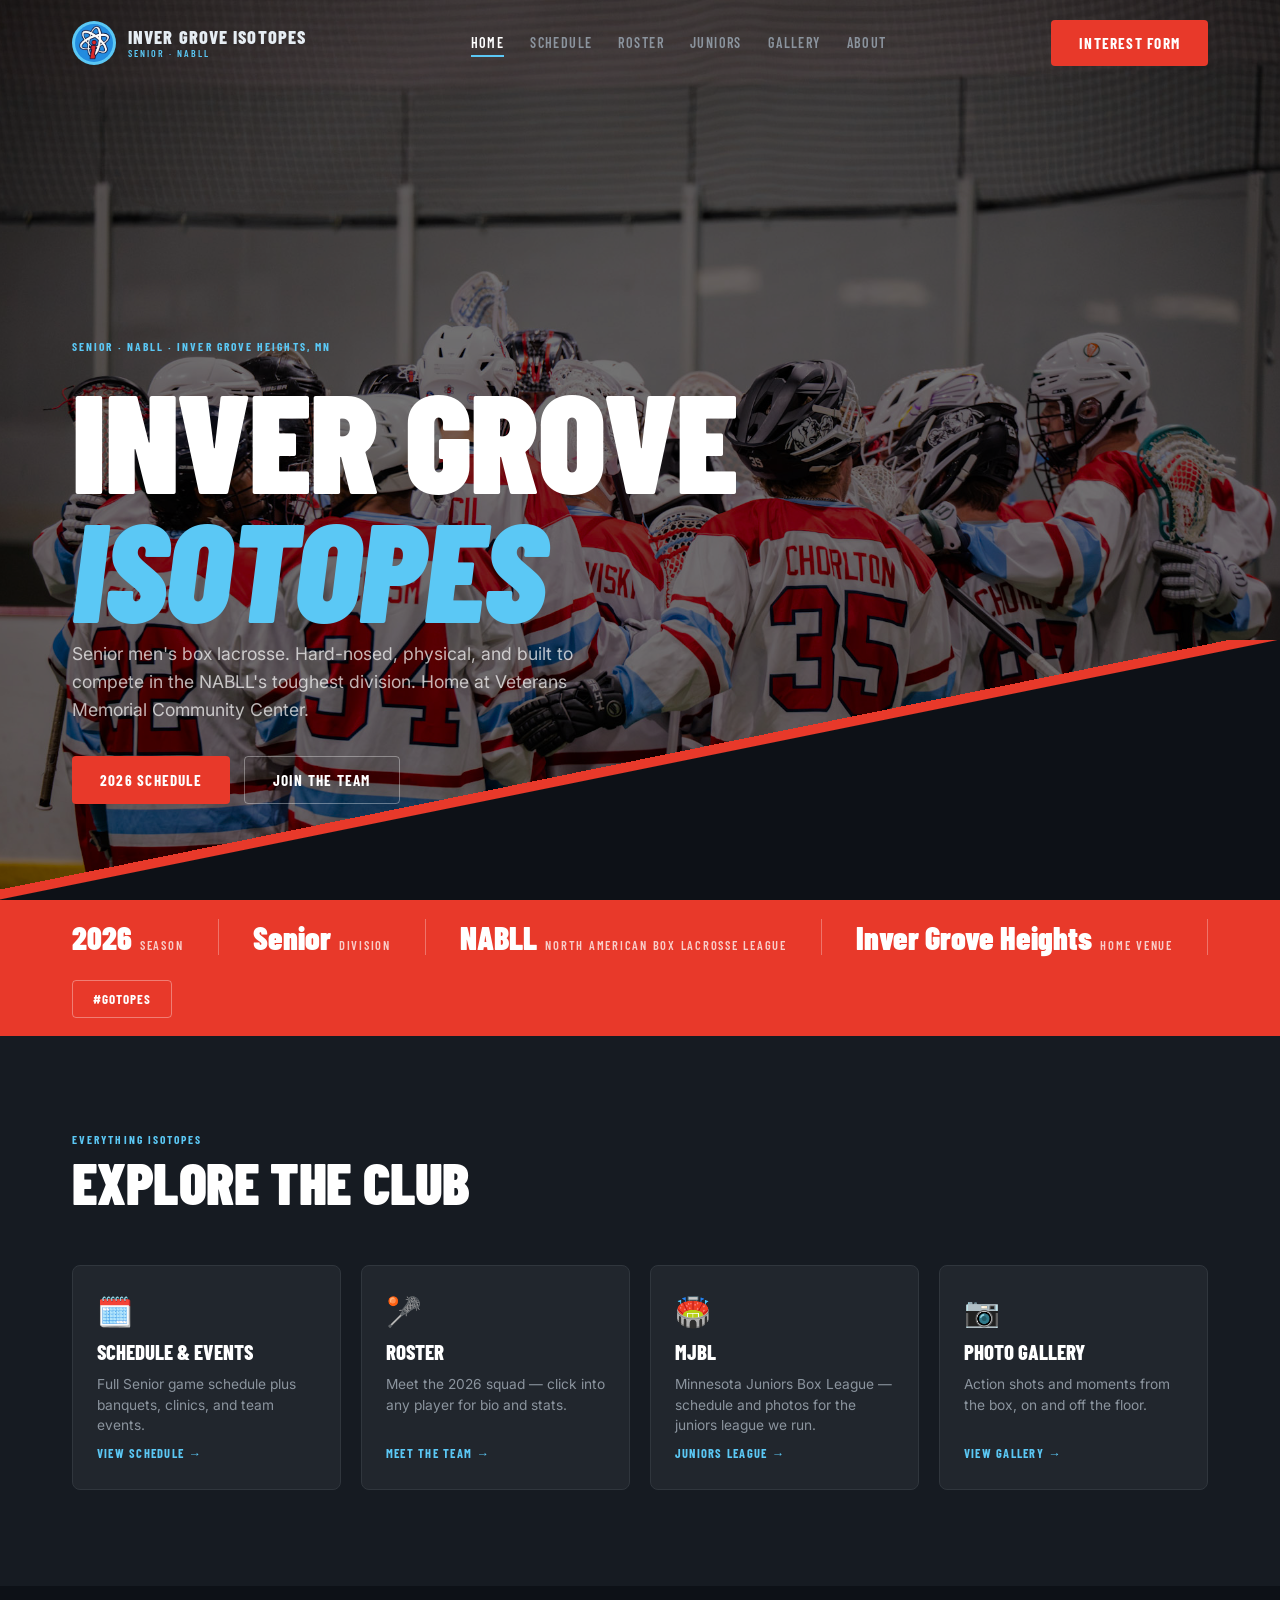
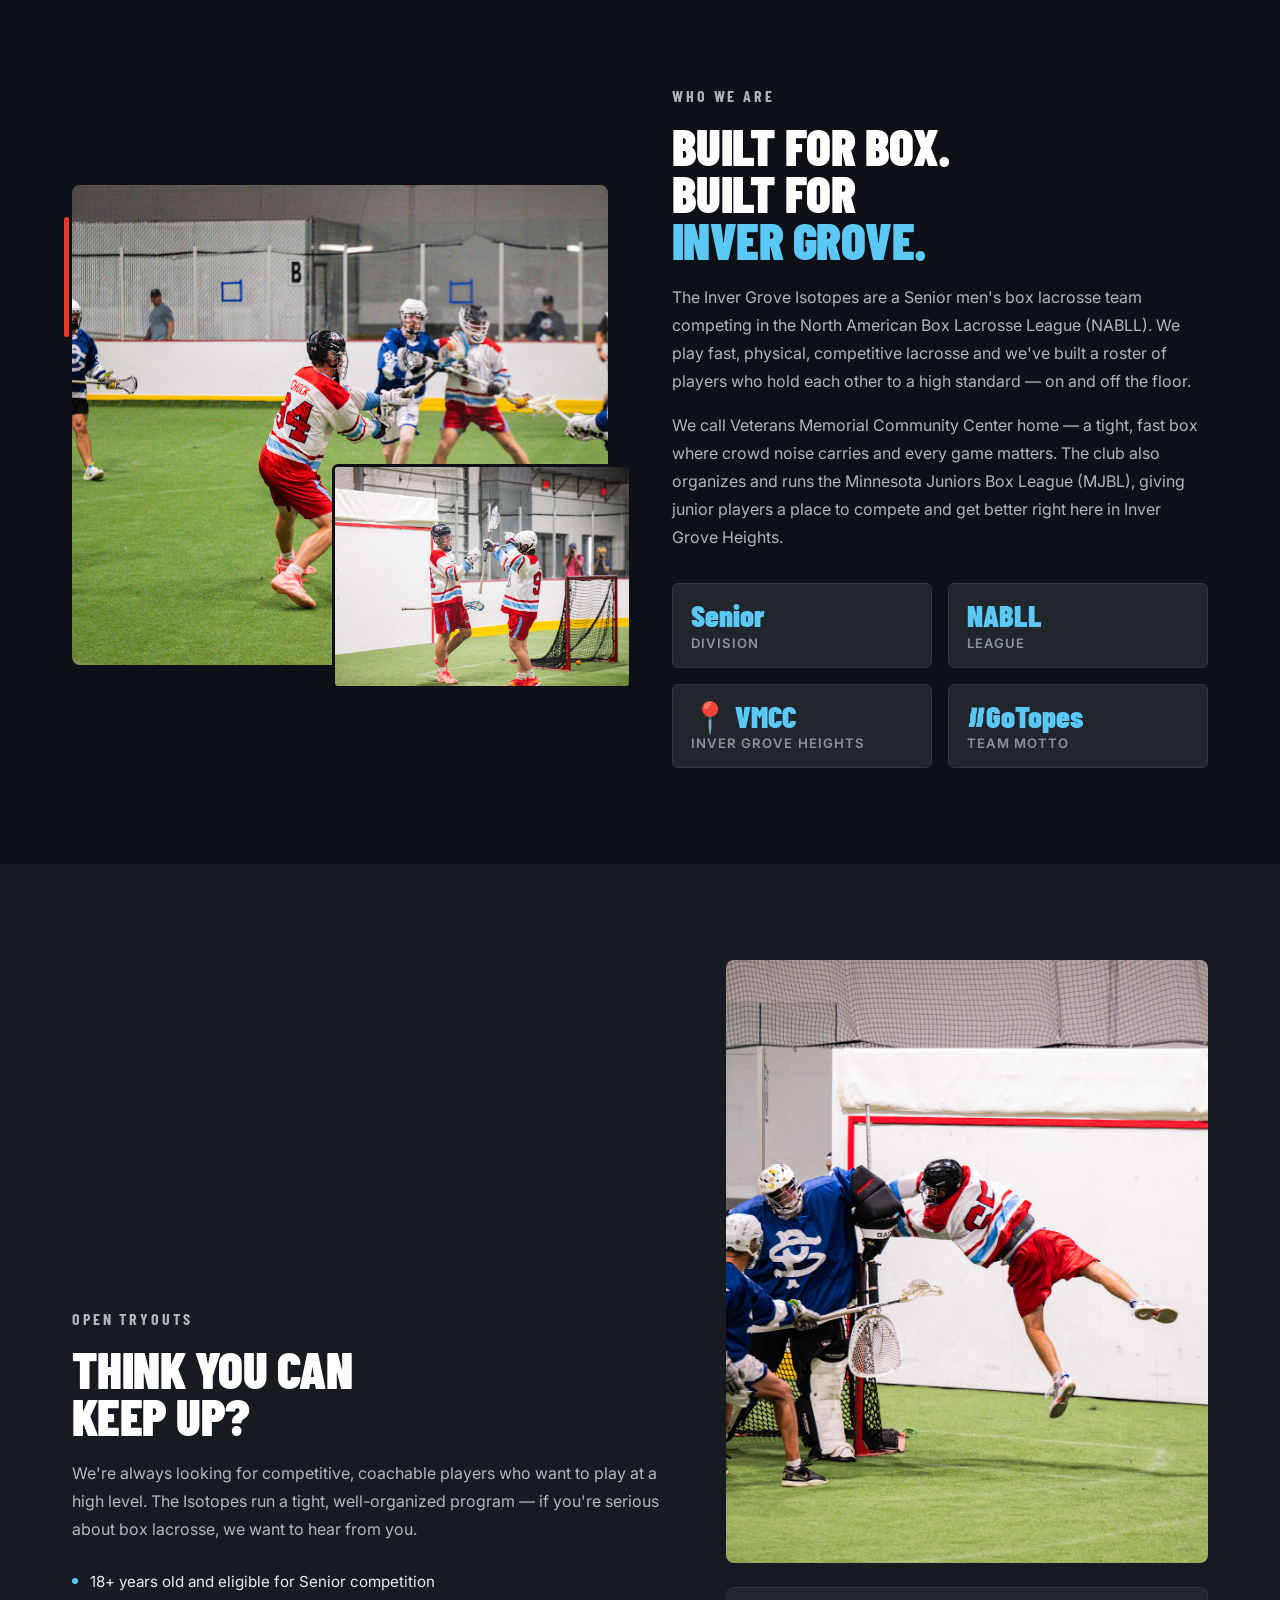
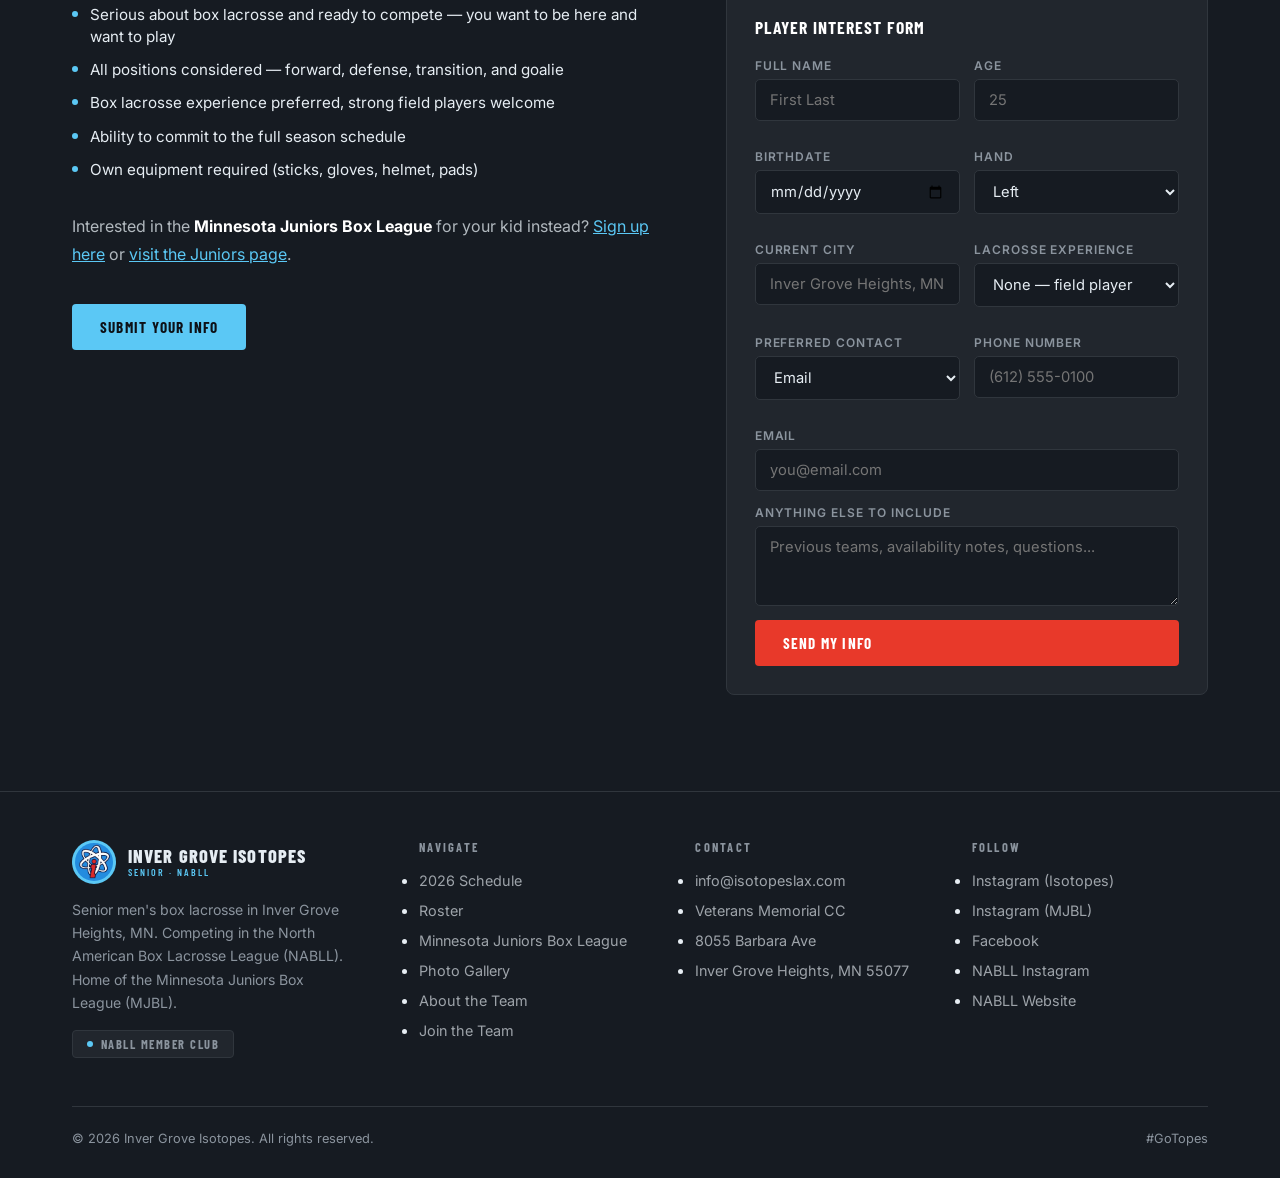
==== commit d55d6b41: "Rework Player Interest Form fields Replace Program/Position fields with Name, Age, Birthdate, Hand, " ====
--- a/index.html
+++ b/index.html
@@ -176,38 +176,40 @@
             <div class="form-field"><label for="r-age">Age</label><input type="number" id="r-age" placeholder="25" min="4"></div>
           </div>
           <div class="form-row">
-            <div class="form-field"><label for="r-email">Email</label><input type="email" id="r-email" placeholder="you@email.com" required></div>
-            <div class="form-field"><label for="r-phone">Phone</label><input type="tel" id="r-phone" placeholder="(612) 555-0100"></div>
-          </div>
-          <div class="form-row">
-            <div class="form-field"><label for="r-program">Program</label>
-              <select id="r-program">
-                <option>Senior Tryout</option>
-                <option>Minnesota Juniors Box League (MJBL)</option>
-                <option>Not sure</option>
+            <div class="form-field"><label for="r-birthdate">Birthdate</label><input type="date" id="r-birthdate"></div>
+            <div class="form-field"><label for="r-hand">Hand</label>
+              <select id="r-hand">
+                <option>Left</option>
+                <option>Right</option>
               </select>
             </div>
-            <div class="form-field"><label for="r-pos">Primary Position</label>
-              <select id="r-pos">
-                <option>Attack</option>
-                <option>Midfield</option>
-                <option>Defense / Transition</option>
-                <option>Goalie</option>
-                <option>Not sure</option>
+          </div>
+          <div class="form-row">
+            <div class="form-field"><label for="r-city">Current City</label><input type="text" id="r-city" placeholder="Inver Grove Heights, MN"></div>
+            <div class="form-field"><label for="r-exp">Lacrosse Experience</label>
+              <select id="r-exp">
+                <option>None — field player</option>
+                <option>1–2 seasons</option>
+                <option>3–5 seasons</option>
+                <option>6+ seasons</option>
               </select>
             </div>
           </div>
+          <div class="form-row">
+            <div class="form-field"><label for="r-contact-pref">Preferred Contact</label>
+              <select id="r-contact-pref">
+                <option>Email</option>
+                <option>Text</option>
+                <option>Call</option>
+              </select>
+            </div>
+            <div class="form-field"><label for="r-phone">Phone Number</label><input type="tel" id="r-phone" placeholder="(612) 555-0100"></div>
+          </div>
           <div class="form-field">
-            <label for="r-exp">Lacrosse Experience</label>
-            <select id="r-exp">
-              <option>None — field player</option>
-              <option>1–2 seasons</option>
-              <option>3–5 seasons</option>
-              <option>6+ seasons</option>
-            </select>
+            <label for="r-email">Email</label><input type="email" id="r-email" placeholder="you@email.com" required>
           </div>
           <div class="form-field">
-            <label for="r-notes">Anything else we should know?</label>
+            <label for="r-notes">Anything Else to Include</label>
             <textarea id="r-notes" placeholder="Previous teams, availability notes, questions..."></textarea>
           </div>
           <button type="submit" class="btn btn-primary" style="width:100%">Send My Info</button>
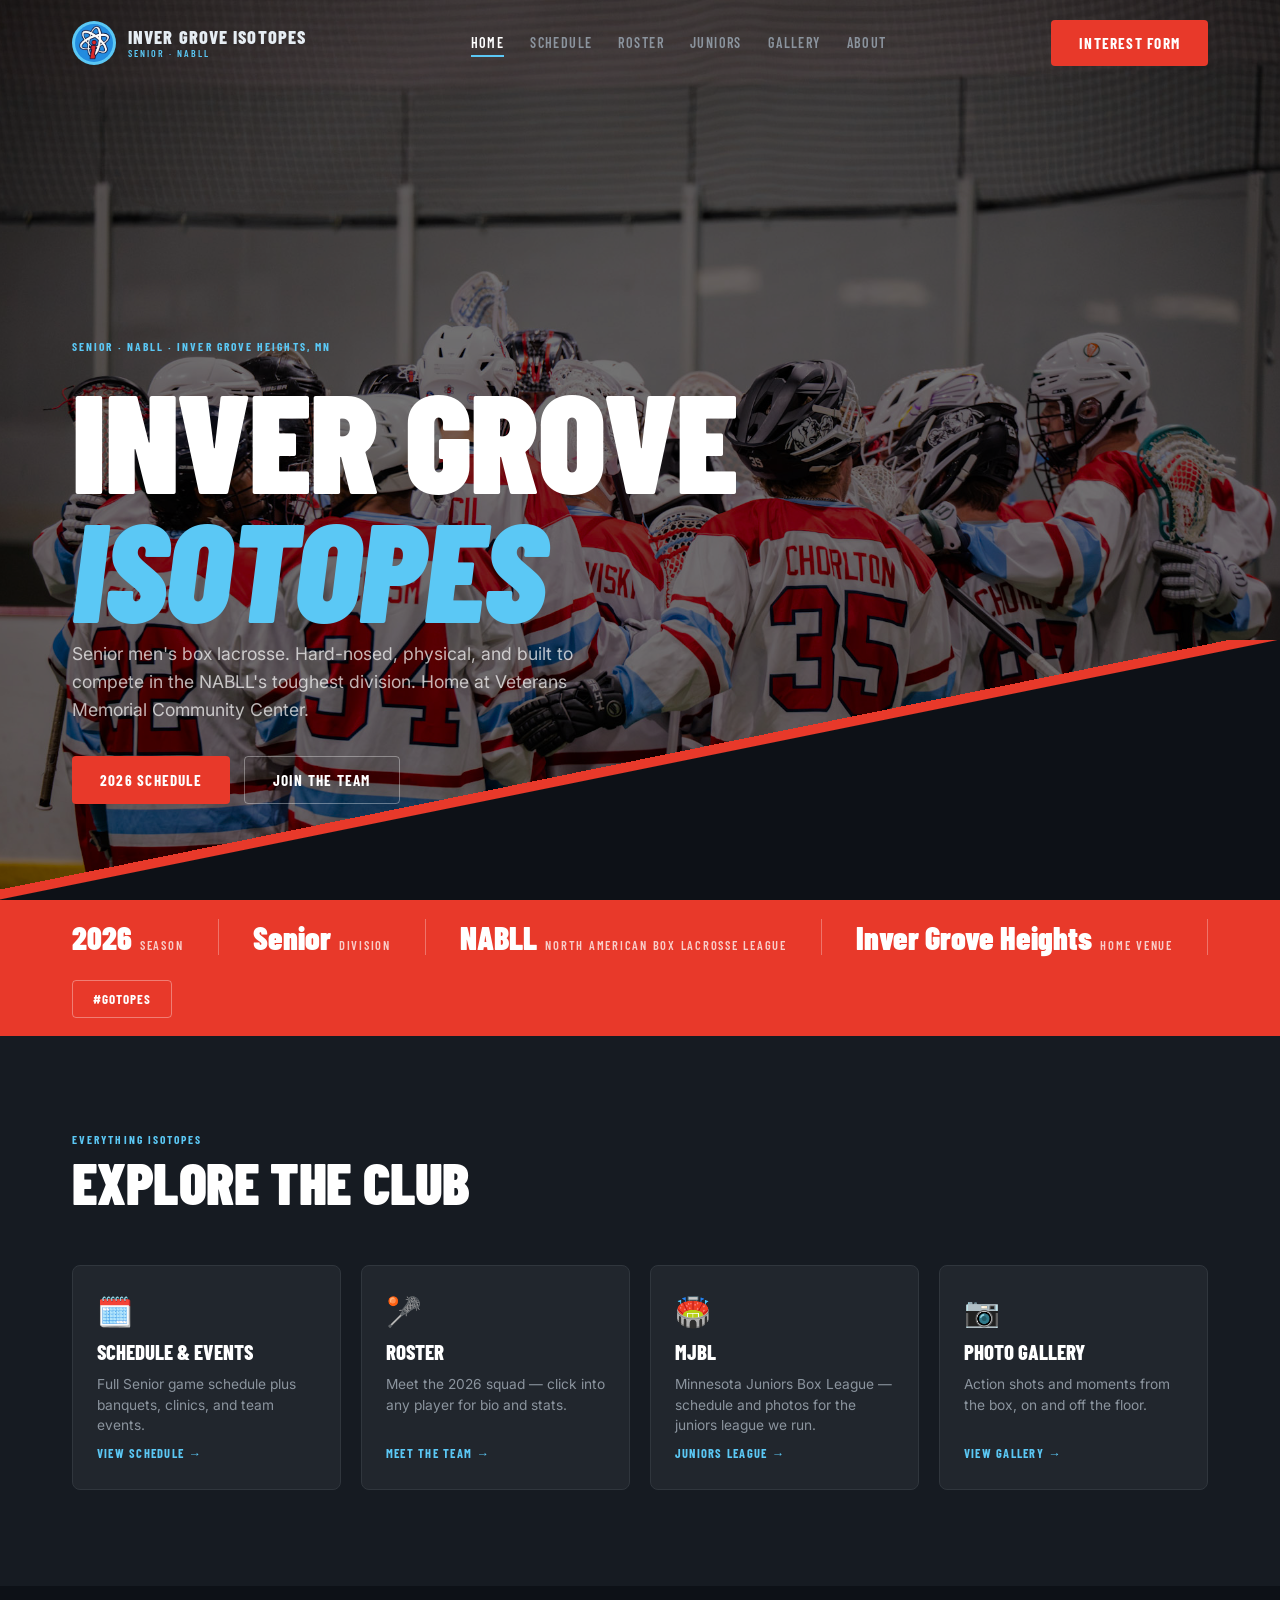
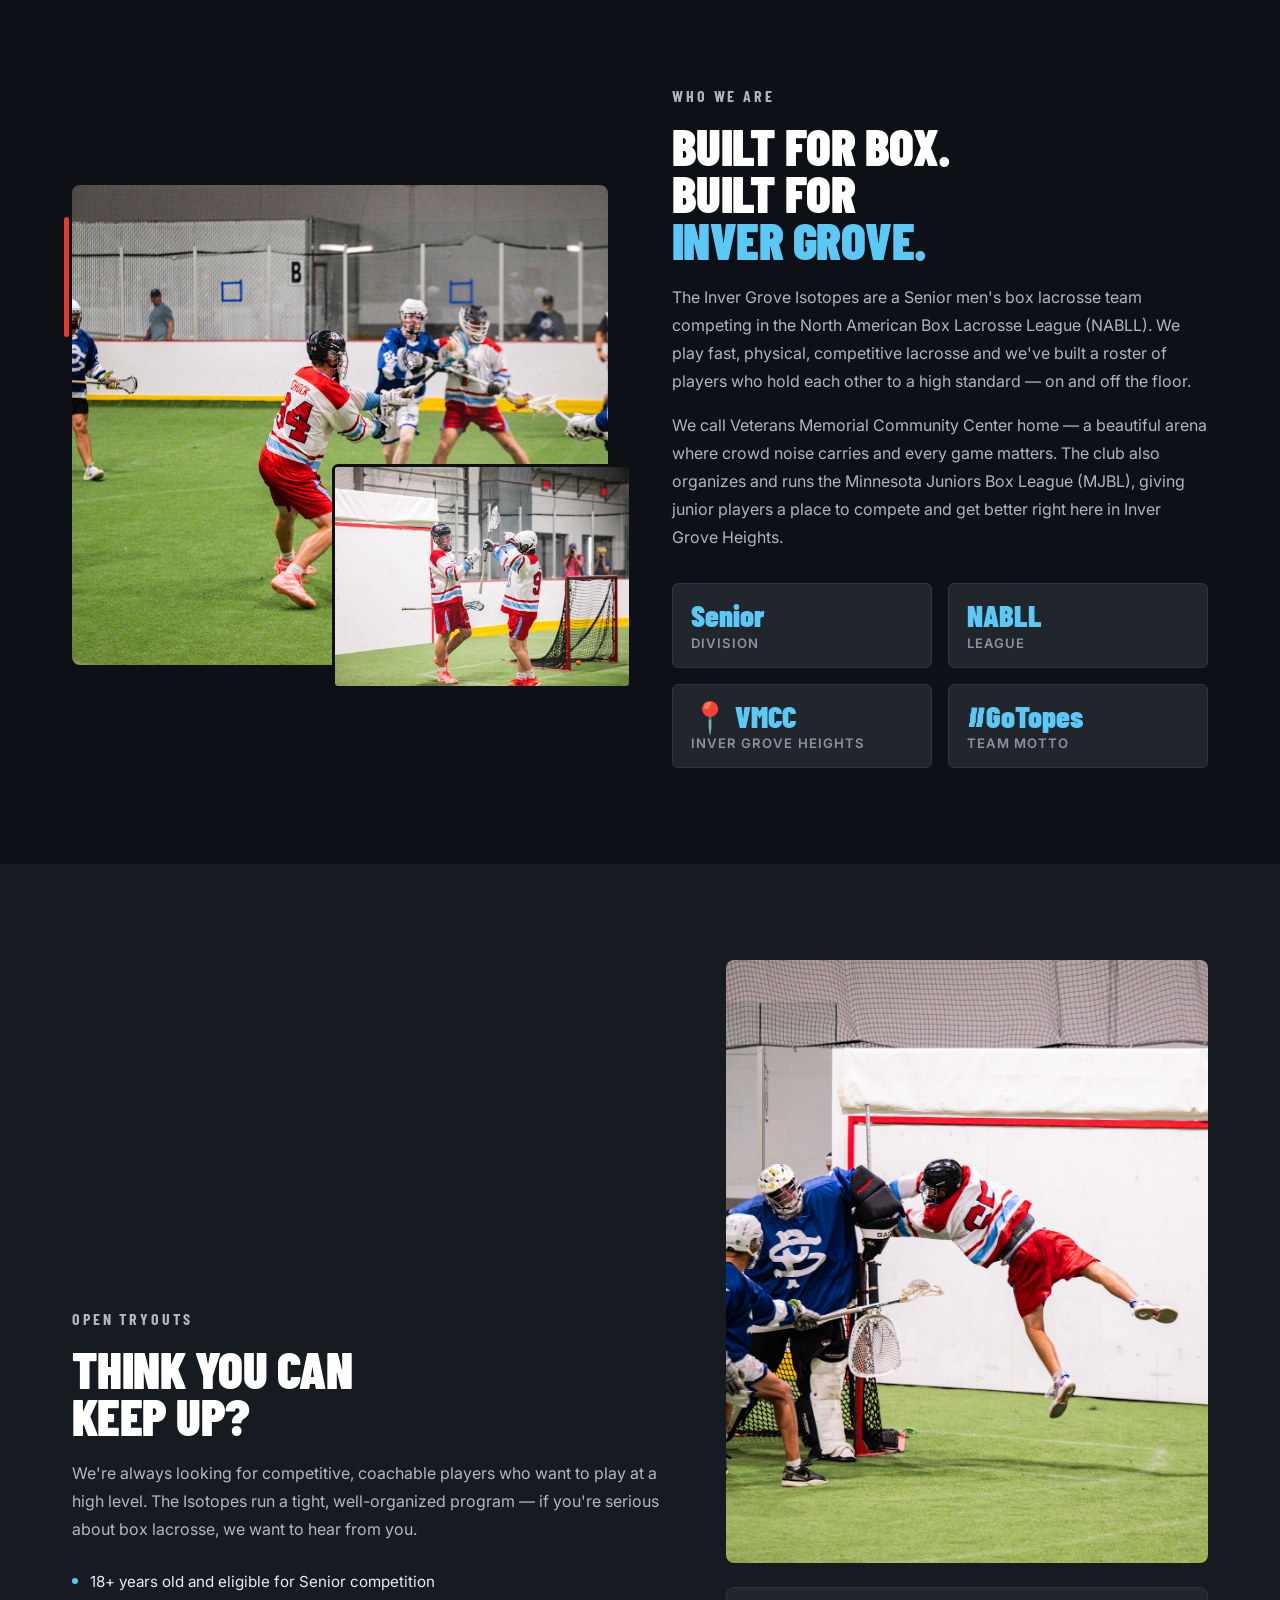
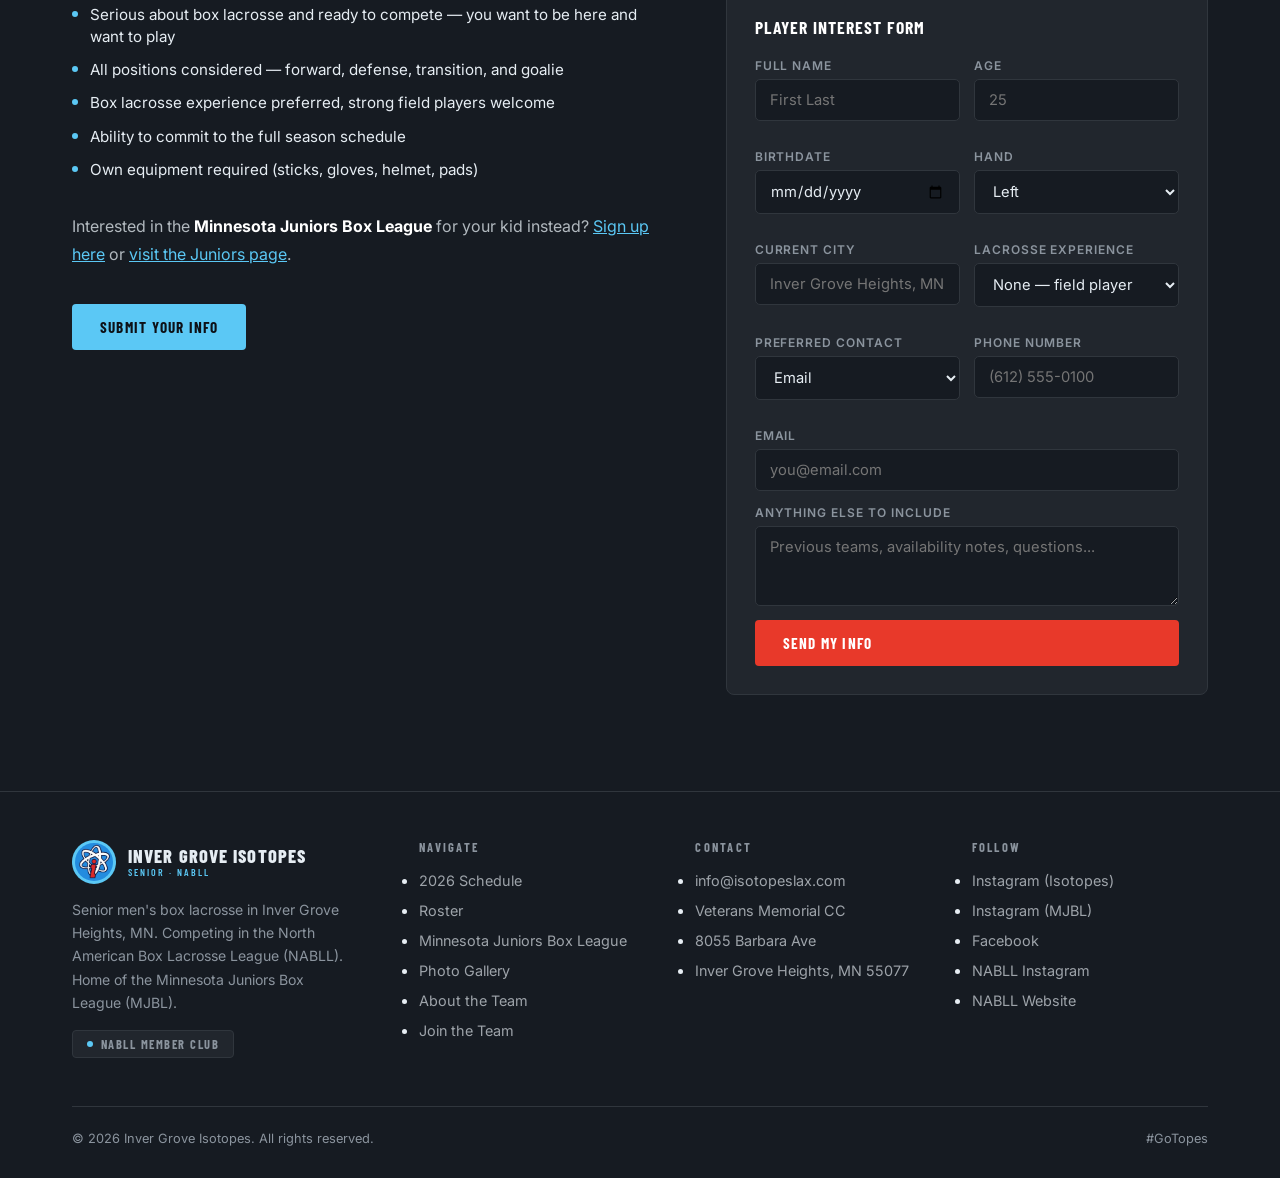
==== commit 02cf1448: "Fix Jul 18 venue, soften About copy Jul 18 vs. Minneapolis Wheatkings is an away game for the Isotop" ====
--- a/index.html
+++ b/index.html
@@ -134,7 +134,7 @@
         <p class="label">Who We Are</p>
         <h2 class="display">Built for Box.<br>Built for<br><span style="color:var(--blue);">Inver Grove.</span></h2>
         <p>The Inver Grove Isotopes are a Senior men's box lacrosse team competing in the North American Box Lacrosse League (NABLL). We play fast, physical, competitive lacrosse and we've built a roster of players who hold each other to a high standard — on and off the floor.</p>
-        <p>We call Veterans Memorial Community Center home — a tight, fast box where crowd noise carries and every game matters. The club also organizes and runs the Minnesota Juniors Box League (MJBL), giving junior players a place to compete and get better right here in Inver Grove Heights.</p>
+        <p>We call Veterans Memorial Community Center home — a beautiful arena where crowd noise carries and every game matters. The club also organizes and runs the Minnesota Juniors Box League (MJBL), giving junior players a place to compete and get better right here in Inver Grove Heights.</p>
         <div class="about-facts">
           <div class="fact"><div class="num">Senior</div><div class="desc">Division</div></div>
           <div class="fact"><div class="num">NABLL</div><div class="desc">League</div></div>
